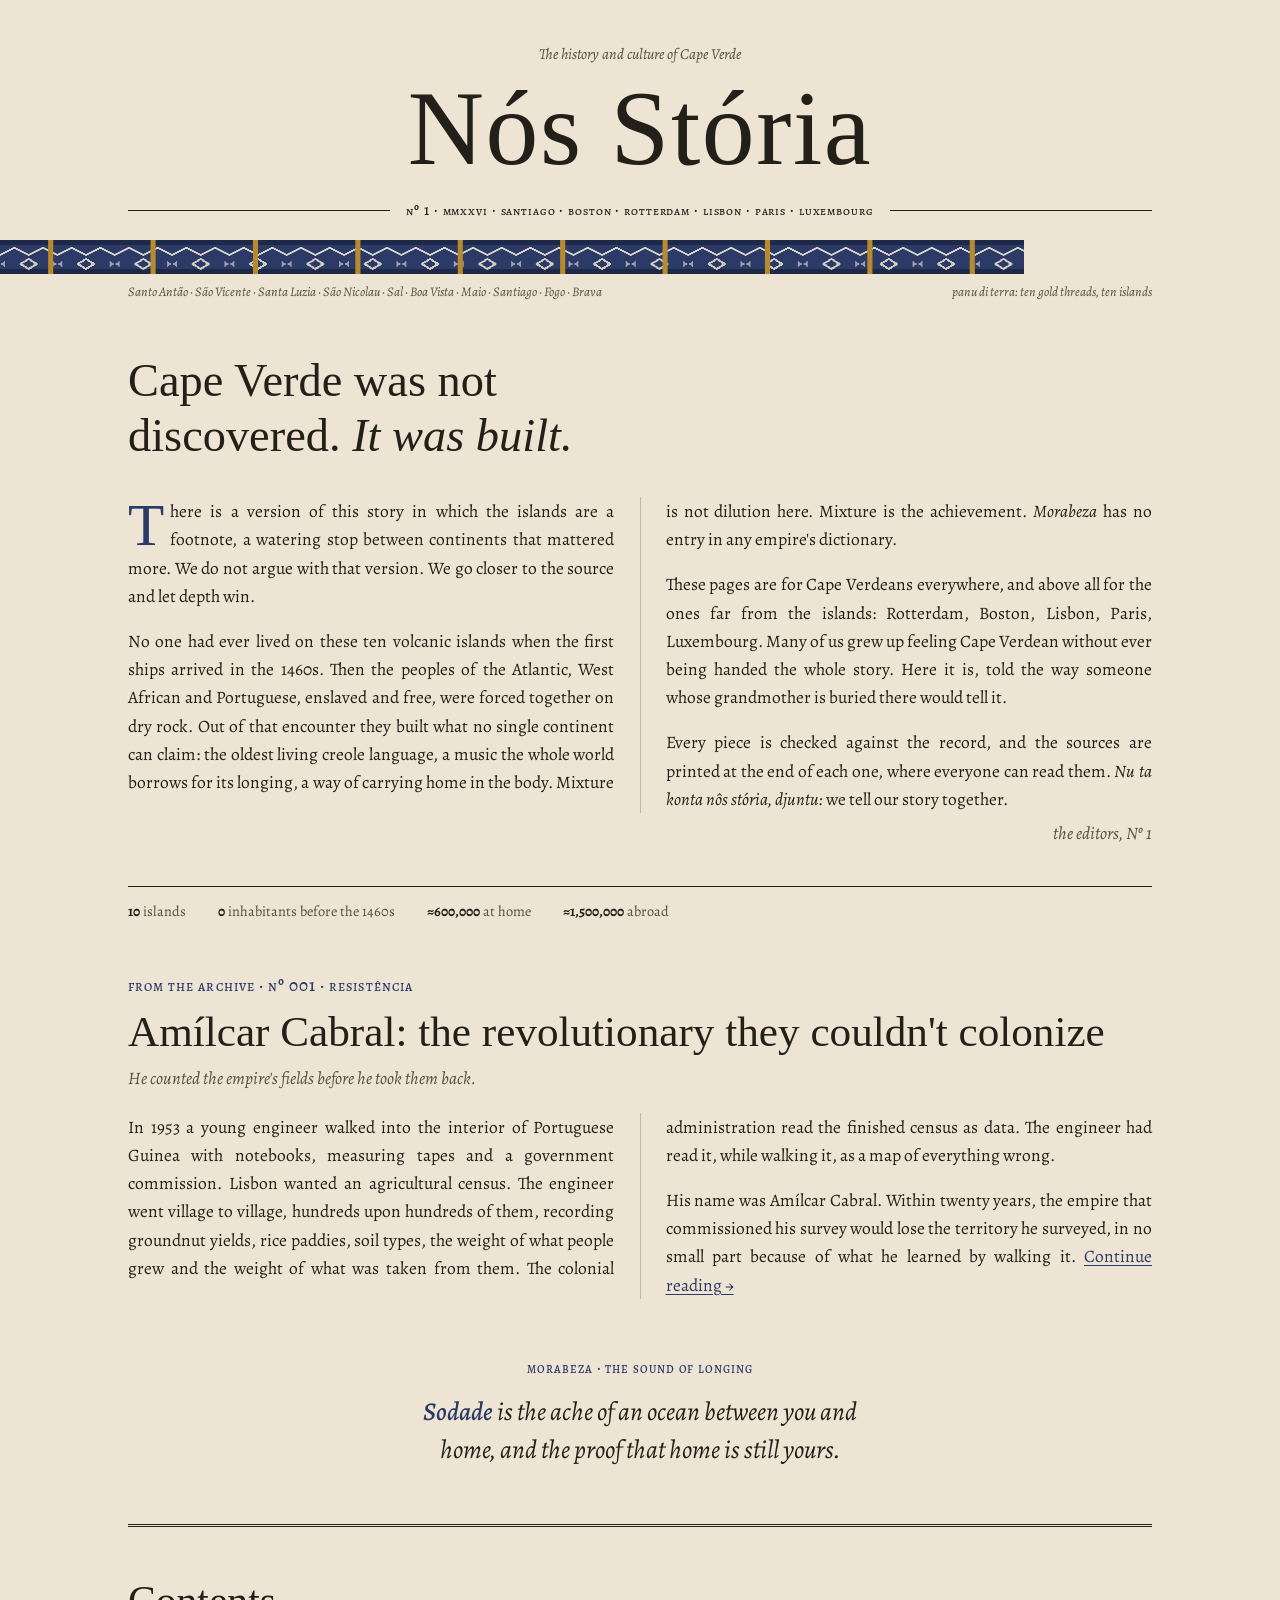
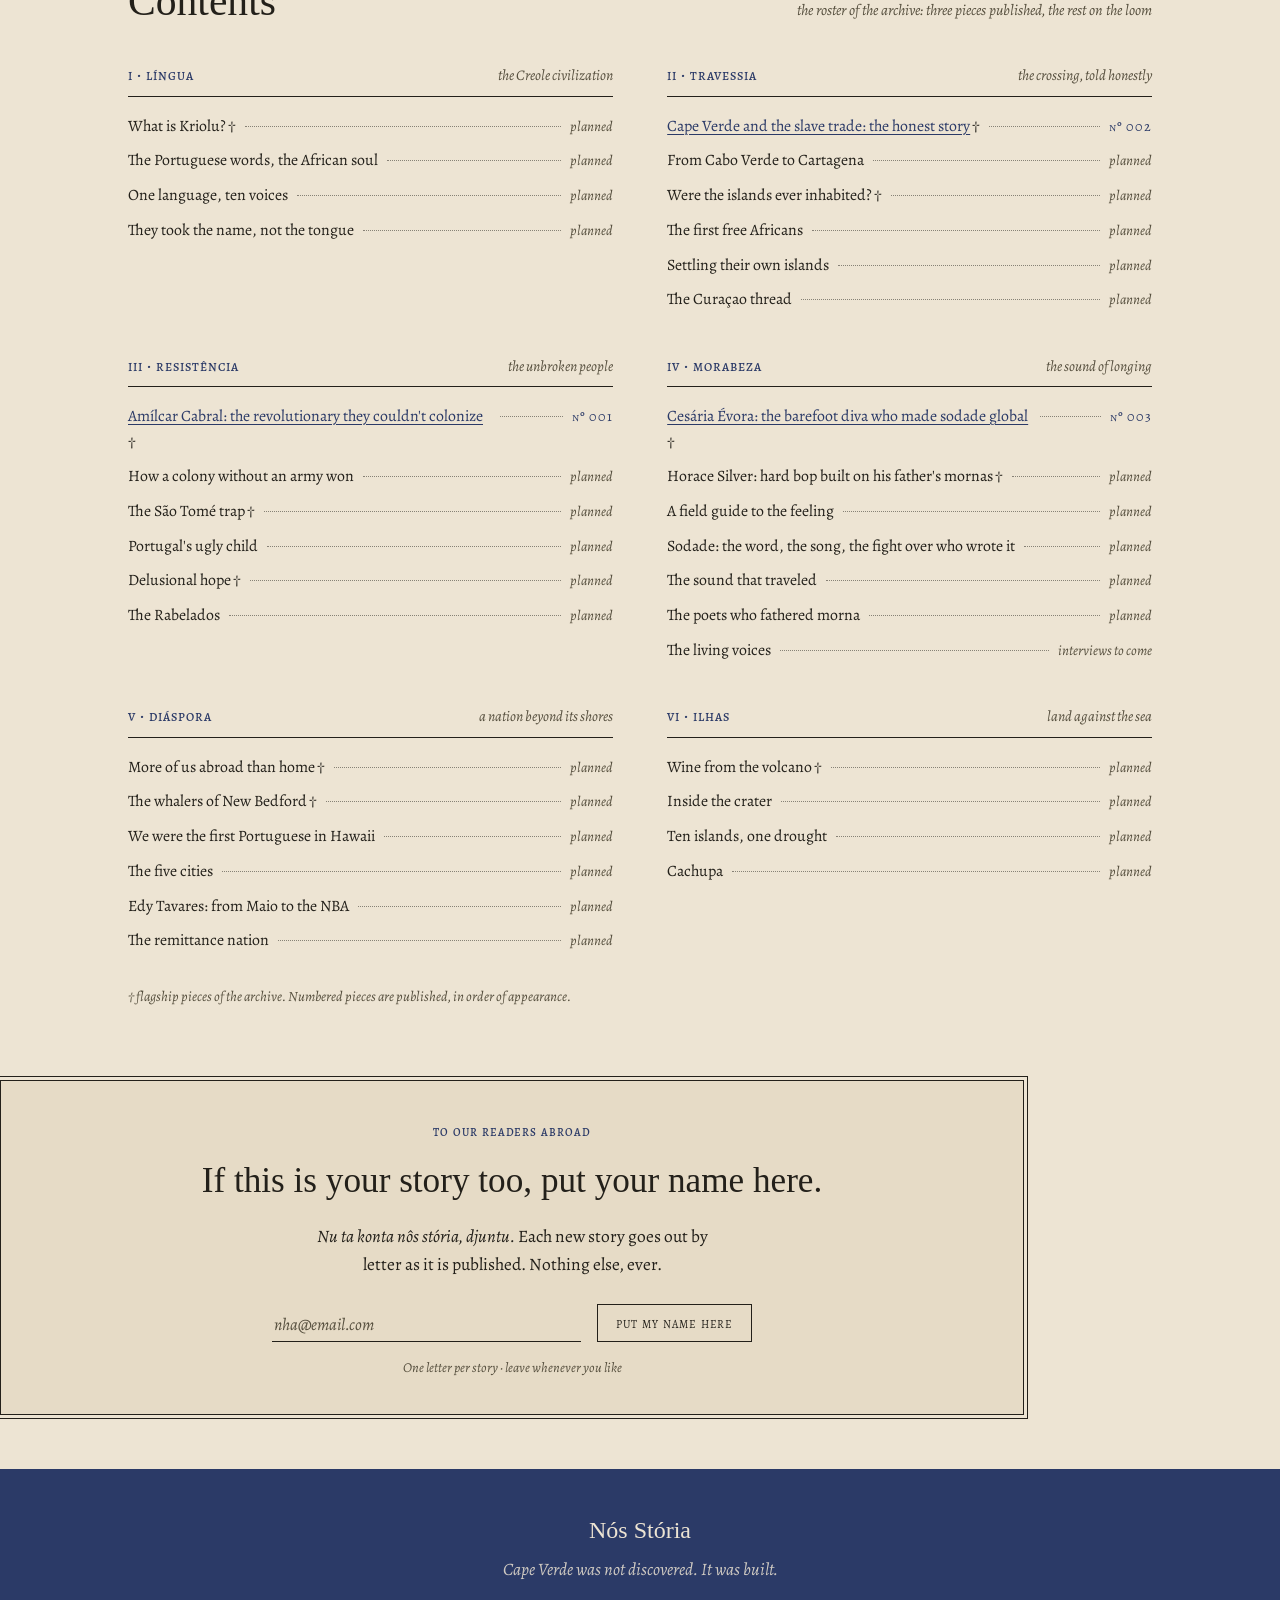
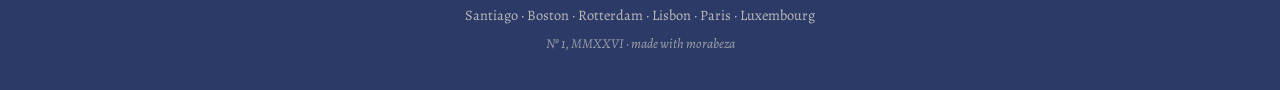
==== index.html @ 1b2297ae "Initial commit: Nós Stória static site The history and culture of Cape Verde — masthead, editor's le" ====
<!DOCTYPE html>
<html lang="en">
<head>
<meta charset="UTF-8">
<meta name="viewport" content="width=device-width, initial-scale=1.0">
<title>Nós Stória · The history and culture of Cape Verde</title>
<meta name="description" content="Cape Verde was not discovered. It was built. The history and culture of Cape Verde: the Kriolu language, the slave trade told honestly, Amílcar Cabral, Cesária Évora and sodade, and the diaspora.">
<link rel="icon" href="data:image/svg+xml,%3Csvg xmlns='http://www.w3.org/2000/svg' viewBox='0 0 32 32'%3E%3Crect width='32' height='32' fill='%23EDE4D3'/%3E%3Crect x='6' y='13' width='20' height='6' fill='%232B3A67'/%3E%3C/svg%3E">
<link rel="preconnect" href="https://fonts.googleapis.com">
<link rel="preconnect" href="https://fonts.gstatic.com" crossorigin>
<link href="https://fonts.googleapis.com/css2?family=IM+Fell+English:ital@0;1&family=Alegreya:ital,wght@0,400;0,500;0,700;1,400;1,500&family=Alegreya+SC:wght@400;500&display=swap" rel="stylesheet">
<link rel="stylesheet" href="styles.css">
</head>
<body>

<svg width="0" height="0" style="position:absolute" aria-hidden="true">
  <defs>
    <pattern id="panu" width="56" height="34" patternUnits="userSpaceOnUse" shape-rendering="crispEdges">
      <rect width="56" height="34" fill="#2B3A67"/>
      <rect y="0" width="56" height="5" fill="#1E2947"/>
      <rect y="29" width="56" height="5" fill="#1E2947"/>
      <path d="M0 14 L14 7 L28 14 L42 7 L56 14 L56 16 L42 9 L28 16 L14 9 L0 16 Z" fill="#EDE4D3" opacity=".9"/>
      <path d="M28 19 L36 24 L28 29 L20 24 Z" fill="none" stroke="#EDE4D3" stroke-width="2" opacity=".85"/>
      <path d="M0 24 L5 21 L5 27 Z M56 24 L51 21 L51 27 Z" fill="#EDE4D3" opacity=".6"/>
    </pattern>
  </defs>
</svg>

<!-- ============ MASTHEAD ============ -->
<header class="page masthead">
  <p class="over">The history and culture of Cape Verde</p>
  <h1>Nós Stória</h1>
  <div class="dateline" aria-label="Issue and cities">
    <span class="rule-part" aria-hidden="true"></span>
    <span class="txt sc">Nº 1 · MMXXVI · Santiago · Boston · Rotterdam · Lisbon · Paris · Luxembourg</span>
    <span class="rule-part" aria-hidden="true"></span>
  </div>
</header>

<div class="page weave" aria-hidden="true">
  <svg viewBox="0 0 1000 34" preserveAspectRatio="none">
    <rect width="1000" height="34" fill="url(#panu)"/>
    <rect x="47" width="5" height="34" fill="#B78A2E"/><rect x="147" width="5" height="34" fill="#B78A2E"/><rect x="247" width="5" height="34" fill="#B78A2E"/><rect x="347" width="5" height="34" fill="#B78A2E"/><rect x="447" width="5" height="34" fill="#B78A2E"/><rect x="547" width="5" height="34" fill="#B78A2E"/><rect x="647" width="5" height="34" fill="#B78A2E"/><rect x="747" width="5" height="34" fill="#B78A2E"/><rect x="847" width="5" height="34" fill="#B78A2E"/><rect x="947" width="5" height="34" fill="#B78A2E"/>
  </svg>
</div>
<div class="page weave-caption">
  <span>Santo Antão · São Vicente · Santa Luzia · São Nicolau · Sal · Boa Vista · Maio · Santiago · Fogo · Brava</span>
  <span>panu di terra: ten gold threads, ten islands</span>
</div>

<main>

<!-- ============ EDITOR'S LETTER ============ -->
<section class="page lead">
  <h2 class="standfirst">Cape Verde was not discovered. <i>It was built.</i></h2>
  <div class="letter">
    <p>There is a version of this story in which the islands are a footnote, a watering stop between continents that mattered more. We do not argue with that version. We go closer to the source and let depth win.</p>
    <p>No one had ever lived on these ten volcanic islands when the first ships arrived in the 1460s. Then the peoples of the Atlantic, West African and Portuguese, enslaved and free, were forced together on dry rock. Out of that encounter they built what no single continent can claim: the oldest living creole language, a music the whole world borrows for its longing, a way of carrying home in the body. Mixture is not dilution here. Mixture is the achievement. <span class="kriolu">Morabeza</span> has no entry in any empire's dictionary.</p>
    <p>These pages are for Cape Verdeans everywhere, and above all for the ones far from the islands: Rotterdam, Boston, Lisbon, Paris, Luxembourg. Many of us grew up feeling Cape Verdean without ever being handed the whole story. Here it is, told the way someone whose grandmother is buried there would tell it.</p>
    <p>Every piece is checked against the record, and the sources are printed at the end of each one, where everyone can read them. <span class="kriolu">Nu ta konta nôs stória, djuntu:</span> we tell our story together.</p>
  </div>
  <p class="signoff">the editors, Nº 1</p>
  <div class="footline">
    <span><b>10</b> islands</span>
    <span><b>0</b> inhabitants before the 1460s</span>
    <span><b>≈600,000</b> at home</span>
    <span><b>≈1,500,000</b> abroad</span>
  </div>
</section>

<!-- ============ LEAD STORY ============ -->
<section class="page leadstory">
  <span class="sc kick">From the archive · Nº 001 · Resistência</span>
  <h2><a href="articles/amilcar-cabral.html">Amílcar Cabral: the revolutionary they couldn't colonize</a></h2>
  <p class="dek">He counted the empire's fields before he took them back.</p>
  <div class="excerpt">
    <p>In 1953 a young engineer walked into the interior of Portuguese Guinea with notebooks, measuring tapes and a government commission. Lisbon wanted an agricultural census. The engineer went village to village, hundreds upon hundreds of them, recording groundnut yields, rice paddies, soil types, the weight of what people grew and the weight of what was taken from them. The colonial administration read the finished census as data. The engineer had read it, while walking it, as a map of everything wrong.</p>
    <p>His name was Amílcar Cabral. Within twenty years, the empire that commissioned his survey would lose the territory he surveyed, in no small part because of what he learned by walking it. <a class="more" href="articles/amilcar-cabral.html">Continue reading&nbsp;&rarr;</a></p>
  </div>
</section>

<!-- ============ EPIGRAPH ============ -->
<section class="page epigraph">
  <span class="sc">morabeza · the sound of longing</span>
  <p><b>Sodade</b> is the ache of an ocean between you and home, and the proof that home is still yours.</p>
</section>

<hr class="page rule-double">

<!-- ============ CONTENTS ============ -->
<section class="page contents">
  <div class="contents-head">
    <h2>Contents</h2>
    <p class="note">the roster of the archive: three pieces published, the rest on the loom</p>
  </div>

  <div class="toc">
    <div class="pillar">
      <h3><span class="sc">I · Língua</span><span class="sub">the Creole civilization</span></h3>
      <ol>
        <li><span class="t">What is Kriolu?&thinsp;†</span><span class="leader"></span><span class="s">planned</span></li>
        <li><span class="t">The Portuguese words, the African soul</span><span class="leader"></span><span class="s">planned</span></li>
        <li><span class="t">One language, ten voices</span><span class="leader"></span><span class="s">planned</span></li>
        <li><span class="t">They took the name, not the tongue</span><span class="leader"></span><span class="s">planned</span></li>
      </ol>
    </div>

    <div class="pillar">
      <h3><span class="sc">II · Travessia</span><span class="sub">the crossing, told honestly</span></h3>
      <ol>
        <li class="published"><span class="t"><a href="articles/cape-verde-slave-trade.html">Cape Verde and the slave trade: the honest story</a>&thinsp;†</span><span class="leader"></span><span class="s">Nº 002</span></li>
        <li><span class="t">From Cabo Verde to Cartagena</span><span class="leader"></span><span class="s">planned</span></li>
        <li><span class="t">Were the islands ever inhabited?&thinsp;†</span><span class="leader"></span><span class="s">planned</span></li>
        <li><span class="t">The first free Africans</span><span class="leader"></span><span class="s">planned</span></li>
        <li><span class="t">Settling their own islands</span><span class="leader"></span><span class="s">planned</span></li>
        <li><span class="t">The Curaçao thread</span><span class="leader"></span><span class="s">planned</span></li>
      </ol>
    </div>

    <div class="pillar">
      <h3><span class="sc">III · Resistência</span><span class="sub">the unbroken people</span></h3>
      <ol>
        <li class="published"><span class="t"><a href="articles/amilcar-cabral.html">Amílcar Cabral: the revolutionary they couldn't colonize</a>&thinsp;†</span><span class="leader"></span><span class="s">Nº 001</span></li>
        <li><span class="t">How a colony without an army won</span><span class="leader"></span><span class="s">planned</span></li>
        <li><span class="t">The São Tomé trap&thinsp;†</span><span class="leader"></span><span class="s">planned</span></li>
        <li><span class="t">Portugal's ugly child</span><span class="leader"></span><span class="s">planned</span></li>
        <li><span class="t">Delusional hope&thinsp;†</span><span class="leader"></span><span class="s">planned</span></li>
        <li><span class="t">The Rabelados</span><span class="leader"></span><span class="s">planned</span></li>
      </ol>
    </div>

    <div class="pillar">
      <h3><span class="sc">IV · Morabeza</span><span class="sub">the sound of longing</span></h3>
      <ol>
        <li class="published"><span class="t"><a href="articles/cesaria-evora.html">Cesária Évora: the barefoot diva who made sodade global</a>&thinsp;†</span><span class="leader"></span><span class="s">Nº 003</span></li>
        <li><span class="t">Horace Silver: hard bop built on his father's mornas&thinsp;†</span><span class="leader"></span><span class="s">planned</span></li>
        <li><span class="t">A field guide to the feeling</span><span class="leader"></span><span class="s">planned</span></li>
        <li><span class="t">Sodade: the word, the song, the fight over who wrote it</span><span class="leader"></span><span class="s">planned</span></li>
        <li><span class="t">The sound that traveled</span><span class="leader"></span><span class="s">planned</span></li>
        <li><span class="t">The poets who fathered morna</span><span class="leader"></span><span class="s">planned</span></li>
        <li><span class="t">The living voices</span><span class="leader"></span><span class="s">interviews to come</span></li>
      </ol>
    </div>

    <div class="pillar">
      <h3><span class="sc">V · Diáspora</span><span class="sub">a nation beyond its shores</span></h3>
      <ol>
        <li><span class="t">More of us abroad than home&thinsp;†</span><span class="leader"></span><span class="s">planned</span></li>
        <li><span class="t">The whalers of New Bedford&thinsp;†</span><span class="leader"></span><span class="s">planned</span></li>
        <li><span class="t">We were the first Portuguese in Hawaii</span><span class="leader"></span><span class="s">planned</span></li>
        <li><span class="t">The five cities</span><span class="leader"></span><span class="s">planned</span></li>
        <li><span class="t">Edy Tavares: from Maio to the NBA</span><span class="leader"></span><span class="s">planned</span></li>
        <li><span class="t">The remittance nation</span><span class="leader"></span><span class="s">planned</span></li>
      </ol>
    </div>

    <div class="pillar">
      <h3><span class="sc">VI · Ilhas</span><span class="sub">land against the sea</span></h3>
      <ol>
        <li><span class="t">Wine from the volcano&thinsp;†</span><span class="leader"></span><span class="s">planned</span></li>
        <li><span class="t">Inside the crater</span><span class="leader"></span><span class="s">planned</span></li>
        <li><span class="t">Ten islands, one drought</span><span class="leader"></span><span class="s">planned</span></li>
        <li><span class="t">Cachupa</span><span class="leader"></span><span class="s">planned</span></li>
      </ol>
    </div>
  </div>

  <p class="toc-footnote">† flagship pieces of the archive. Numbered pieces are published, in order of appearance.</p>
</section>

<!-- ============ NOTICE ============ -->
<section class="page notice">
  <div class="notice-box">
    <span class="sc">to our readers abroad</span>
    <h2>If this is your story too, put your name here.</h2>
    <p class="line"><span class="kriolu">Nu ta konta nôs stória, djuntu.</span> Each new story goes out by letter as it is published. Nothing else, ever.</p>
    <!-- TO PUBLISH: connect this form to your email list.
         Replace the script handler at the bottom of this page with your provider's
         form action, e.g. Buttondown: <form action="https://buttondown.com/api/emails/embed-subscribe/YOURLIST" method="post">
         or paste your Mailchimp/Beehiiv embed here. -->
    <form class="join-form" id="join-form" novalidate>
      <input type="email" id="email" name="email" placeholder="nha@email.com" required autocomplete="email" aria-label="Your email address">
      <button type="submit">put my name here</button>
    </form>
    <p class="join-small" id="join-small">One letter per story · leave whenever you like</p>
    <div class="join-done" id="join-done" role="status" aria-live="polite">
      <p class="kriolu">Nu ta konta nôs stória, djuntu.</p>
      <p>You're in. The next story will find you.</p>
    </div>
  </div>
</section>

</main>

<!-- ============ COLOPHON ============ -->
<footer class="colophon">
  <div class="page">
    <p class="mark">Nós Stória</p>
    <p class="mandate">Cape Verde was not discovered. It was built.</p>
    <p class="cities">Santiago · Boston · Rotterdam · Lisbon · Paris · Luxembourg</p>
    <p class="fine">Nº 1, MMXXVI · made with morabeza</p>
  </div>
</footer>

<script>
  document.getElementById('join-form').addEventListener('submit', (ev) => {
    ev.preventDefault();
    const input = document.getElementById('email');
    if (!input.value || !input.checkValidity()) { input.focus(); return; }
    document.getElementById('join-form').style.display = 'none';
    document.getElementById('join-small').style.display = 'none';
    document.getElementById('join-done').style.display = 'block';
  });
</script>
</body>
</html>
---- styles.css ----
/* ============ NÓS STÓRIA · shared styles ============ */
:root{
  --paper:   #EDE4D3;
  --paper-2: #E6DBC6;
  --ink:     #23201A;
  --ink-2:   #57503F;
  --indigo:  #2B3A67;
  --gold:    #B78A2E;
  --rule:    #23201A;

  --fell: 'IM Fell English', 'Iowan Old Style', Georgia, serif;
  --serif: 'Alegreya', Georgia, 'Times New Roman', serif;
  --sc: 'Alegreya SC', 'Alegreya', Georgia, serif;
}

*,*::before,*::after{ box-sizing:border-box; margin:0; padding:0; }
html{ scroll-behavior:auto; }
body{
  background:var(--paper); color:var(--ink);
  font-family:var(--serif); font-size:1.09rem; line-height:1.62;
  -webkit-font-smoothing:antialiased; text-rendering:optimizeLegibility;
  font-feature-settings:"onum" 1, "liga" 1;
}
::selection{ background:var(--indigo); color:var(--paper); }
a{ color:var(--indigo); text-decoration:underline; text-underline-offset:3px; text-decoration-thickness:1px; }
a:hover{ text-decoration-thickness:2px; }
:focus-visible{ outline:2px solid var(--indigo); outline-offset:3px; }

.page{ width:min(64rem, 100% - 2.6rem); margin-inline:auto; }

.sc{
  font-family:var(--sc); font-weight:500; text-transform:lowercase;
  font-variant:small-caps; letter-spacing:.06em;
}

hr.rule{ border:0; border-top:1px solid var(--rule); }
hr.rule-double{ border:0; border-top:3px double var(--rule); }

/* ============ MASTHEAD ============ */
.masthead{ text-align:center; padding-top:2.6rem; }
.masthead .over{ font-size:.95rem; color:var(--ink-2); font-style:italic; }
.masthead h1{
  font-family:var(--fell); font-weight:400; letter-spacing:.015em;
  font-size:clamp(3.1rem, 11vw, 6.6rem); line-height:1; margin:.6rem 0 .9rem;
}
.masthead h1 a{ color:inherit; text-decoration:none; }
.dateline{ display:flex; align-items:center; gap:1rem; margin-top:1.1rem; }
.dateline .rule-part{ flex:1; border-top:1px solid var(--rule); }
.dateline .txt{ font-size:.92rem; white-space:nowrap; }
@media (max-width:720px){ .dateline .txt{ white-space:normal; text-align:center; } }

/* ============ THE WEAVE ============ */
.weave{ margin:1.1rem 0 0; }
.weave svg{ display:block; width:100%; height:34px; }
.weave-caption{
  display:flex; justify-content:space-between; gap:1rem; flex-wrap:wrap;
  font-size:.82rem; font-style:italic; color:var(--ink-2); padding-top:.45rem;
}

/* ============ LEAD / EDITOR'S LETTER ============ */
.lead{ padding:3.2rem 0 0; }
.standfirst{
  font-family:var(--fell); font-weight:400;
  font-size:clamp(1.7rem, 4.6vw, 2.9rem); line-height:1.18; max-width:24ch;
}
.standfirst i{ font-family:var(--fell); font-style:italic; }
.letter{ margin-top:2.1rem; column-count:2; column-gap:3.2rem; column-rule:1px solid rgba(35,32,26,.22); }
@media (max-width:760px){ .letter{ column-count:1; } }
.letter p{ margin-bottom:1.05rem; text-align:justify; hyphens:auto; }
.letter p:first-child::first-letter{
  font-family:var(--fell); float:left; font-size:3.4em; line-height:.86;
  padding:.04em .1em 0 0; color:var(--indigo);
}
.kriolu{ font-style:italic; }
.signoff{ margin-top:.4rem; text-align:right; font-style:italic; color:var(--ink-2); }

.footline{
  margin-top:2.4rem; padding-top:.8rem; border-top:1px solid var(--rule);
  font-size:.9rem; color:var(--ink-2);
  display:flex; flex-wrap:wrap; gap:.4rem 2rem;
}
.footline b{ color:var(--ink); font-weight:700; }

/* ============ LEAD STORY (front page excerpt) ============ */
.leadstory{ padding:3rem 0 0; }
.leadstory .kick{ color:var(--indigo); }
.leadstory h2{ font-family:var(--fell); font-weight:400; font-size:clamp(1.8rem, 4.4vw, 2.7rem); line-height:1.15; margin:.5rem 0 .4rem; }
.leadstory h2 a{ color:inherit; text-decoration:none; }
.leadstory h2 a:hover{ color:var(--indigo); }
.leadstory .dek{ font-style:italic; color:var(--ink-2); margin-bottom:1.3rem; }
.leadstory .excerpt{ column-count:2; column-gap:3.2rem; column-rule:1px solid rgba(35,32,26,.22); }
@media (max-width:760px){ .leadstory .excerpt{ column-count:1; } }
.leadstory .excerpt p{ margin-bottom:1.05rem; text-align:justify; hyphens:auto; }
.leadstory .more{ margin-top:.4rem; }

/* ============ EPIGRAPH ============ */
.epigraph{ text-align:center; padding:3.4rem 0; }
.epigraph .sc{ color:var(--indigo); font-size:.95rem; }
.epigraph p{
  font-style:italic; font-size:clamp(1.25rem, 2.6vw, 1.6rem); line-height:1.5;
  max-width:36ch; margin:.7rem auto 0;
}
.epigraph p b{ font-weight:500; color:var(--indigo); }

/* ============ CONTENTS ============ */
.contents{ padding:2.6rem 0 1rem; }
.contents-head{ display:flex; align-items:baseline; justify-content:space-between; gap:1rem; flex-wrap:wrap; margin-bottom:.4rem; }
.contents-head h2{ font-family:var(--fell); font-weight:400; font-size:clamp(1.9rem, 4vw, 2.6rem); }
.contents-head .note{ font-style:italic; color:var(--ink-2); font-size:.95rem; }
.toc{ margin-top:1.6rem; display:grid; grid-template-columns:1fr 1fr; gap:2.2rem 3.4rem; }
@media (max-width:820px){ .toc{ grid-template-columns:1fr; } }
.pillar h3{
  font-weight:400; font-size:1.06rem; padding-bottom:.45rem; border-bottom:1px solid var(--rule);
  display:flex; justify-content:space-between; gap:1rem; align-items:baseline;
}
.pillar h3 .sc{ color:var(--indigo); }
.pillar h3 .sub{ font-style:italic; color:var(--ink-2); font-size:.92rem; }
.pillar ol{ list-style:none; margin-top:.7rem; }
.pillar li{ display:flex; align-items:baseline; gap:.55rem; padding:.28rem 0; font-size:.99rem; }
.pillar li .t{ max-width:75%; }
.pillar li .leader{ flex:1; border-bottom:1px dotted rgba(35,32,26,.5); transform:translateY(-4px); min-width:1.2rem; }
.pillar li .s{ font-style:italic; color:var(--ink-2); font-size:.88rem; white-space:nowrap; }
.pillar li.published .s{ font-family:var(--sc); font-style:normal; font-variant:small-caps; text-transform:lowercase; letter-spacing:.06em; color:var(--indigo); }
.toc-footnote{ margin-top:1.8rem; font-size:.88rem; font-style:italic; color:var(--ink-2); }

/* ============ NOTICE (the invitation) ============ */
.notice{ margin:3.4rem 0; }
.notice-box{
  border:1px solid var(--rule); outline:1px solid var(--rule); outline-offset:3px;
  background:var(--paper-2); padding:2.2rem clamp(1.2rem, 4vw, 3rem); text-align:center;
}
.notice-box .sc{ color:var(--indigo); font-size:.95rem; }
.notice-box h2{ font-family:var(--fell); font-weight:400; font-size:clamp(1.6rem, 3.6vw, 2.2rem); margin-top:.5rem; }
.notice-box .line{ margin:.8rem auto 0; max-width:46ch; }
.join-form{
  margin:1.6rem auto 0; max-width:30rem;
  display:flex; gap:1rem; align-items:flex-end; flex-wrap:wrap; justify-content:center;
}
.join-form input{
  flex:1 1 15rem; font-family:var(--serif); font-style:italic; font-size:1.05rem;
  background:transparent; border:0; border-bottom:1px solid var(--ink);
  padding:.35rem .1rem; color:var(--ink); border-radius:0;
}
.join-form input::placeholder{ color:var(--ink-2); }
.join-form button{
  font-family:var(--sc); font-variant:small-caps; text-transform:lowercase; letter-spacing:.06em;
  font-size:1rem; background:transparent; color:var(--ink);
  border:1px solid var(--ink); padding:.45rem 1.1rem; cursor:pointer; border-radius:0;
  transition:color .15s, border-color .15s;
}
.join-form button:hover{ color:var(--indigo); border-color:var(--indigo); }
.join-small{ margin-top:.9rem; font-size:.85rem; font-style:italic; color:var(--ink-2); }
.join-done{ display:none; margin-top:1.4rem; }
.join-done .kriolu{ font-size:1.15rem; color:var(--indigo); }
.join-done p+p{ margin-top:.3rem; }

/* ============ ARTICLE PAGES ============ */
.crumb{ text-align:center; padding-top:1.9rem; }
.crumb a{ font-family:var(--fell); font-size:1.4rem; text-decoration:none; color:var(--ink); }
.crumb a:hover{ color:var(--indigo); }
.crumb .issue{ display:block; font-family:var(--serif); font-style:italic; font-size:.85rem; color:var(--ink-2); margin-top:.15rem; }

.article{ width:min(46rem, 100% - 2.6rem); margin-inline:auto; padding-top:2.4rem; }
.article-head{ text-align:center; margin-bottom:2.3rem; }
.article-head .sc{ color:var(--indigo); font-size:.95rem; }
.article-head h1{
  font-family:var(--fell); font-weight:400;
  font-size:clamp(2rem, 6vw, 3.2rem); line-height:1.12; margin:.7rem 0 .6rem;
}
.article-head .dek{ font-style:italic; color:var(--ink-2); max-width:36rem; margin-inline:auto; }

.prose{ font-size:1.12rem; line-height:1.68; }
.prose p{ margin-bottom:1.2rem; text-align:justify; hyphens:auto; }
.prose > p:first-child::first-letter{
  font-family:var(--fell); float:left; font-size:3.6em; line-height:.85;
  padding:.04em .1em 0 0; color:var(--indigo);
}
.sep{ margin:2.4rem auto; width:6rem; border:0; border-top:1px solid var(--rule); }

mark.verify{
  background:#F0E0A8; color:var(--ink); font-style:italic; font-size:.94em;
  padding:0 .2em; border-bottom:1px dotted var(--indigo);
}

.elsewhere{ margin-top:3rem; padding-top:1.2rem; border-top:1px solid var(--rule); }
.elsewhere h2, .sources h2{
  font-family:var(--sc); font-weight:500; font-variant:small-caps; text-transform:lowercase;
  letter-spacing:.06em; font-size:1.05rem; color:var(--indigo); margin-bottom:.7rem;
}
.elsewhere ul{ list-style:none; }
.elsewhere li{ padding:.22rem 0; }
.elsewhere .coming{ font-style:italic; color:var(--ink-2); }

.sources{ margin-top:2.6rem; padding-top:1.3rem; border-top:3px double var(--rule); }
.sources ol{ padding-left:1.3rem; }
.sources li{ font-size:.95rem; color:var(--ink-2); margin:.4rem 0; }

/* ============ COLOPHON ============ */
.colophon{ background:var(--indigo); color:var(--paper); padding:2.6rem 0 2.2rem; margin-top:3.4rem; }
.colophon .page{ text-align:center; }
.colophon .mark{ font-family:var(--fell); font-size:1.5rem; }
.colophon .mark a{ color:inherit; text-decoration:none; }
.colophon .mandate{ font-style:italic; margin-top:.3rem; opacity:.85; }
.colophon .cities{ margin-top:1.3rem; font-size:.9rem; opacity:.75; }
.colophon .fine{ margin-top:.35rem; font-size:.85rem; font-style:italic; opacity:.6; }

@media (prefers-reduced-motion: reduce){
  *{ transition-duration:.01ms !important; animation:none !important; }
}
@media print{
  .colophon{ background:none; color:var(--ink); }
  .join-form, .join-small{ display:none; }
}
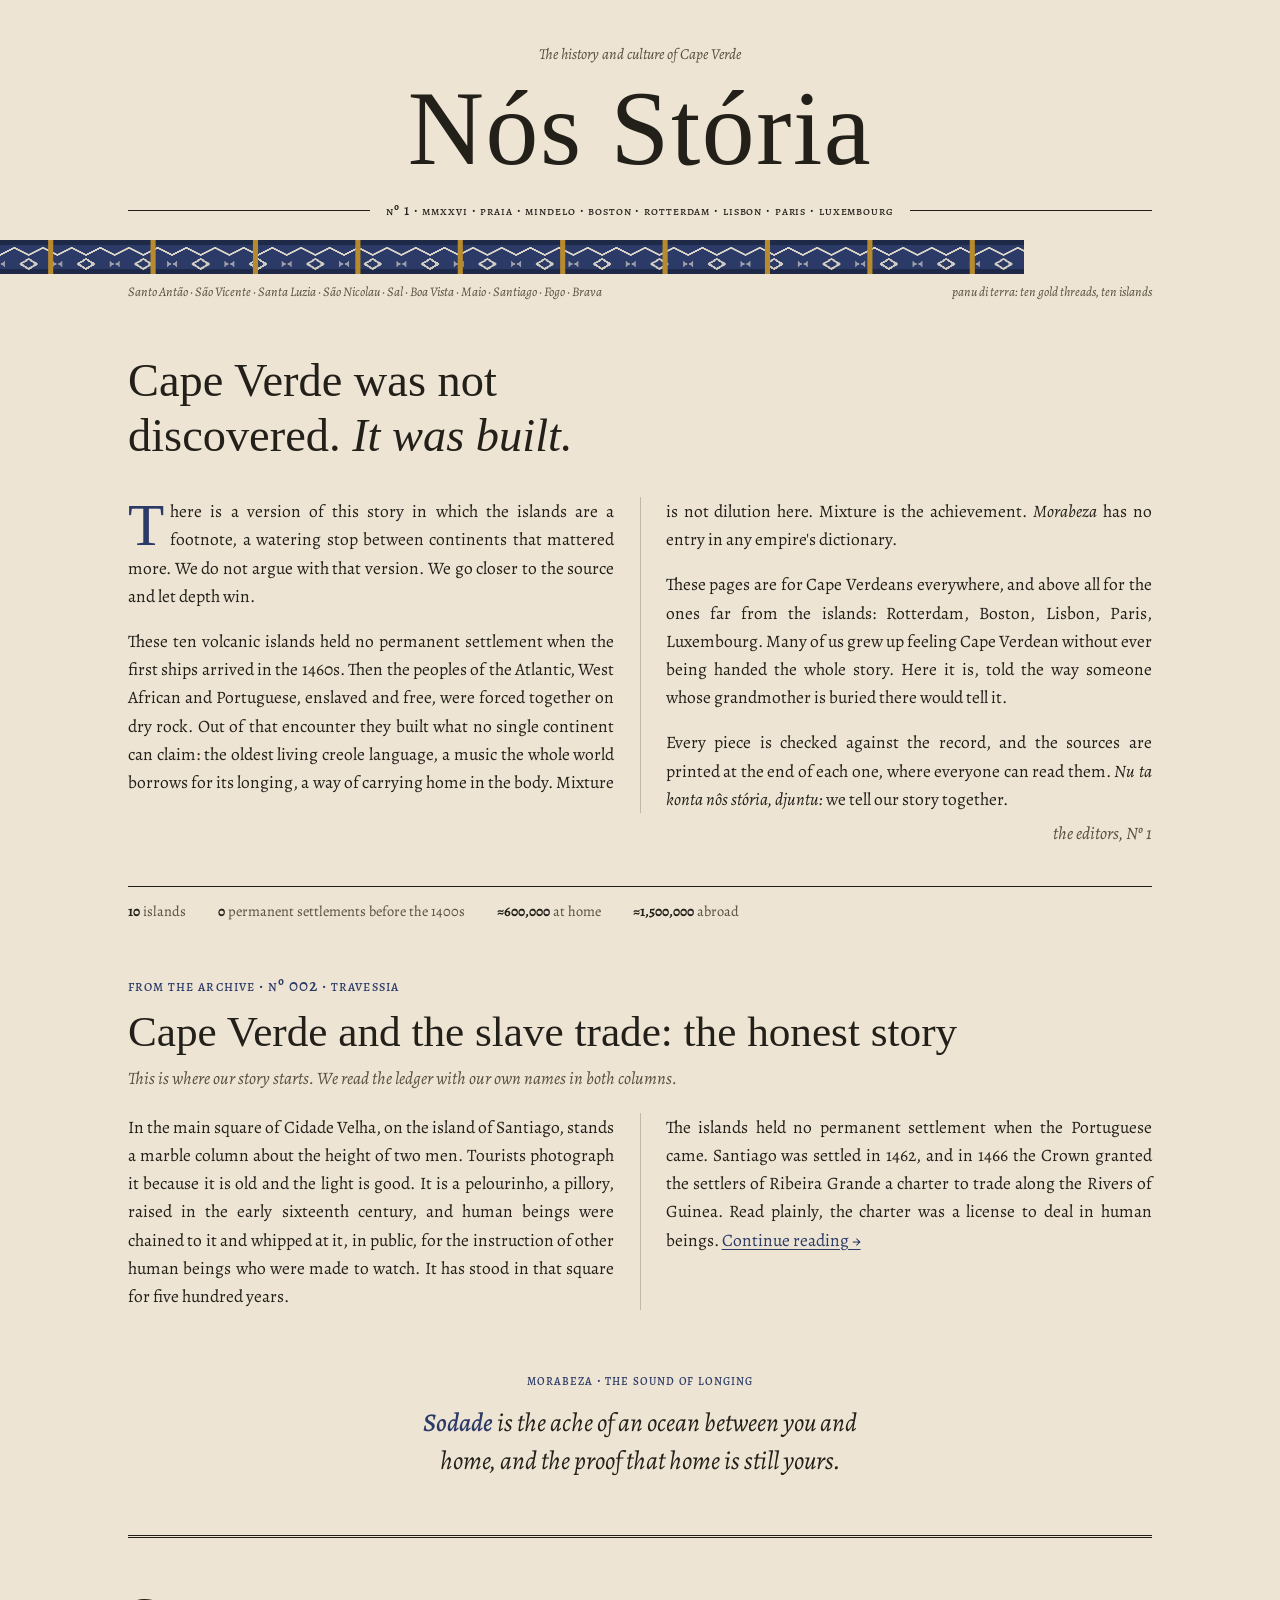
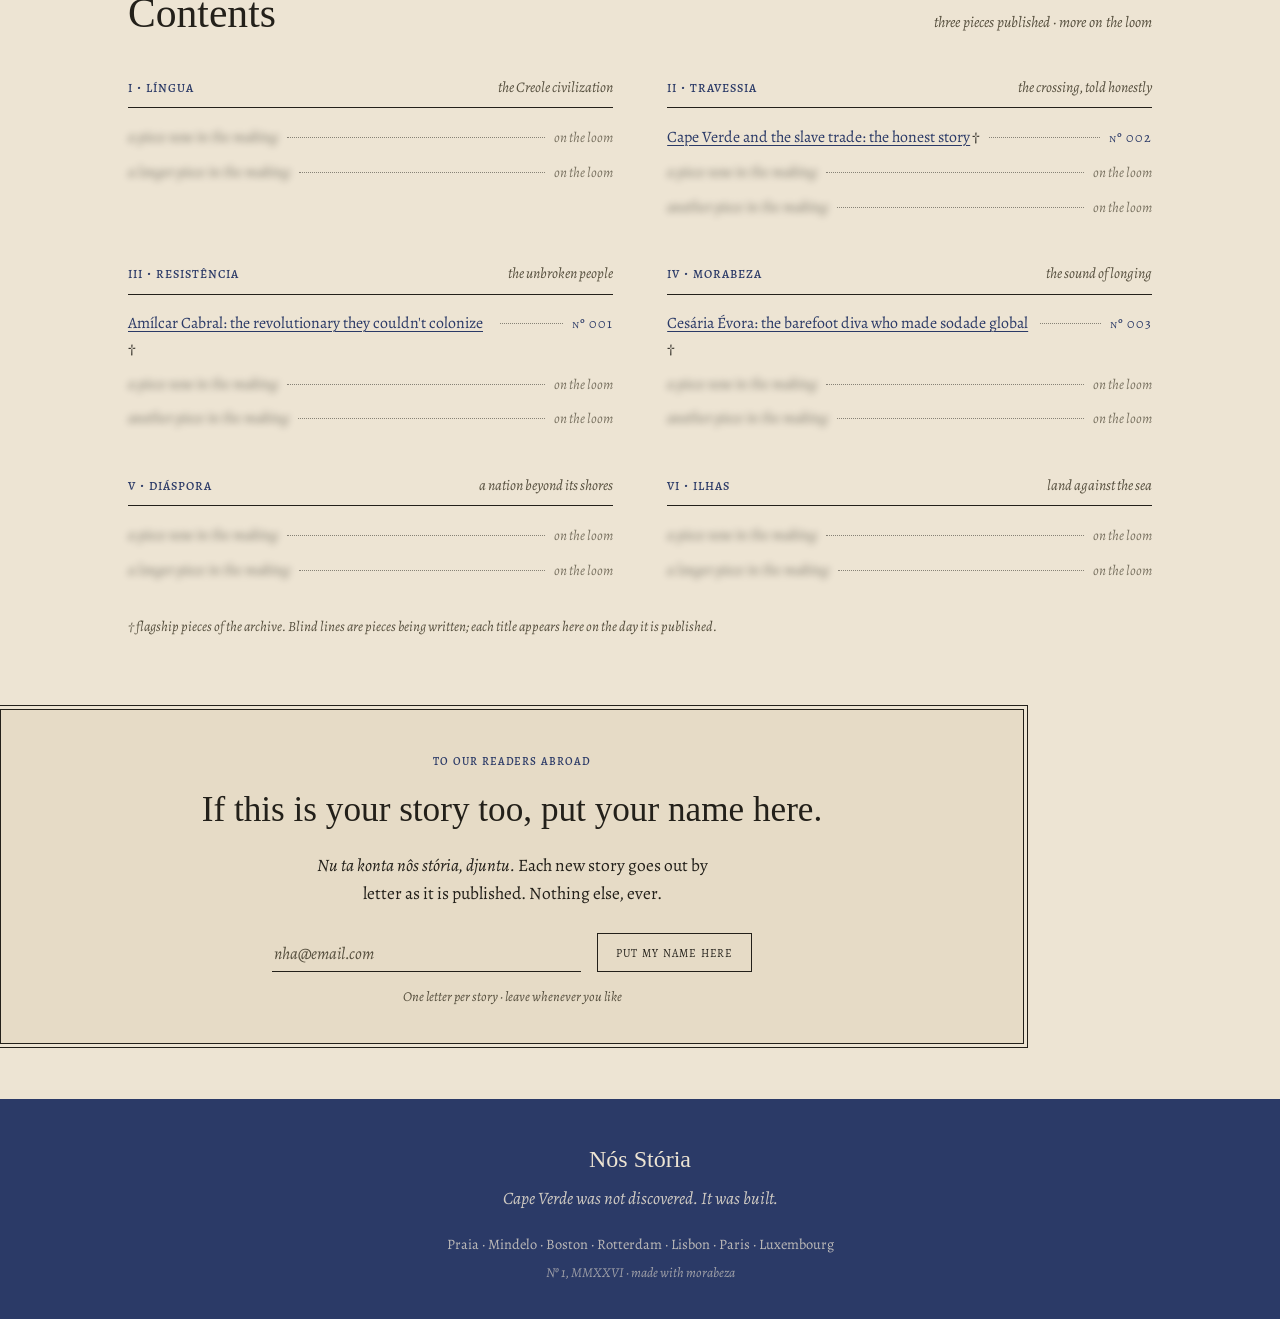
==== commit e6a48ba0: "Update site content: refreshed index, styles, and all three articles Replaces index.html, styles.css" ====
--- a/index.html
+++ b/index.html
@@ -32,7 +32,7 @@
   <h1>Nós Stória</h1>
   <div class="dateline" aria-label="Issue and cities">
     <span class="rule-part" aria-hidden="true"></span>
-    <span class="txt sc">Nº 1 · MMXXVI · Santiago · Boston · Rotterdam · Lisbon · Paris · Luxembourg</span>
+    <span class="txt sc">Nº 1 · MMXXVI · Praia · Mindelo · Boston · Rotterdam · Lisbon · Paris · Luxembourg</span>
     <span class="rule-part" aria-hidden="true"></span>
   </div>
 </header>
@@ -55,14 +55,14 @@
   <h2 class="standfirst">Cape Verde was not discovered. <i>It was built.</i></h2>
   <div class="letter">
     <p>There is a version of this story in which the islands are a footnote, a watering stop between continents that mattered more. We do not argue with that version. We go closer to the source and let depth win.</p>
-    <p>No one had ever lived on these ten volcanic islands when the first ships arrived in the 1460s. Then the peoples of the Atlantic, West African and Portuguese, enslaved and free, were forced together on dry rock. Out of that encounter they built what no single continent can claim: the oldest living creole language, a music the whole world borrows for its longing, a way of carrying home in the body. Mixture is not dilution here. Mixture is the achievement. <span class="kriolu">Morabeza</span> has no entry in any empire's dictionary.</p>
+    <p>These ten volcanic islands held no permanent settlement when the first ships arrived in the 1460s. Then the peoples of the Atlantic, West African and Portuguese, enslaved and free, were forced together on dry rock. Out of that encounter they built what no single continent can claim: the oldest living creole language, a music the whole world borrows for its longing, a way of carrying home in the body. Mixture is not dilution here. Mixture is the achievement. <span class="kriolu">Morabeza</span> has no entry in any empire's dictionary.</p>
     <p>These pages are for Cape Verdeans everywhere, and above all for the ones far from the islands: Rotterdam, Boston, Lisbon, Paris, Luxembourg. Many of us grew up feeling Cape Verdean without ever being handed the whole story. Here it is, told the way someone whose grandmother is buried there would tell it.</p>
     <p>Every piece is checked against the record, and the sources are printed at the end of each one, where everyone can read them. <span class="kriolu">Nu ta konta nôs stória, djuntu:</span> we tell our story together.</p>
   </div>
   <p class="signoff">the editors, Nº 1</p>
   <div class="footline">
     <span><b>10</b> islands</span>
-    <span><b>0</b> inhabitants before the 1460s</span>
+    <span><b>0</b> permanent settlements before the 1400s</span>
     <span><b>≈600,000</b> at home</span>
     <span><b>≈1,500,000</b> abroad</span>
   </div>
@@ -70,12 +70,12 @@
 
 <!-- ============ LEAD STORY ============ -->
 <section class="page leadstory">
-  <span class="sc kick">From the archive · Nº 001 · Resistência</span>
-  <h2><a href="articles/amilcar-cabral.html">Amílcar Cabral: the revolutionary they couldn't colonize</a></h2>
-  <p class="dek">He counted the empire's fields before he took them back.</p>
+  <span class="sc kick">From the archive · Nº 002 · Travessia</span>
+  <h2><a href="articles/cape-verde-slave-trade.html">Cape Verde and the slave trade: the honest story</a></h2>
+  <p class="dek">This is where our story starts. We read the ledger with our own names in both columns.</p>
   <div class="excerpt">
-    <p>In 1953 a young engineer walked into the interior of Portuguese Guinea with notebooks, measuring tapes and a government commission. Lisbon wanted an agricultural census. The engineer went village to village, hundreds upon hundreds of them, recording groundnut yields, rice paddies, soil types, the weight of what people grew and the weight of what was taken from them. The colonial administration read the finished census as data. The engineer had read it, while walking it, as a map of everything wrong.</p>
-    <p>His name was Amílcar Cabral. Within twenty years, the empire that commissioned his survey would lose the territory he surveyed, in no small part because of what he learned by walking it. <a class="more" href="articles/amilcar-cabral.html">Continue reading&nbsp;&rarr;</a></p>
+    <p>In the main square of Cidade Velha, on the island of Santiago, stands a marble column about the height of two men. Tourists photograph it because it is old and the light is good. It is a pelourinho, a pillory, raised in the early sixteenth century, and human beings were chained to it and whipped at it, in public, for the instruction of other human beings who were made to watch. It has stood in that square for five hundred years.</p>
+    <p>The islands held no permanent settlement when the Portuguese came. Santiago was settled in 1462, and in 1466 the Crown granted the settlers of Ribeira Grande a charter to trade along the Rivers of Guinea. Read plainly, the charter was a license to deal in human beings. <a class="more" href="articles/cape-verde-slave-trade.html">Continue reading&nbsp;&rarr;</a></p>
   </div>
 </section>
 
@@ -91,17 +91,15 @@
 <section class="page contents">
   <div class="contents-head">
     <h2>Contents</h2>
-    <p class="note">the roster of the archive: three pieces published, the rest on the loom</p>
+    <p class="note">three pieces published · more on the loom</p>
   </div>
 
   <div class="toc">
     <div class="pillar">
       <h3><span class="sc">I · Língua</span><span class="sub">the Creole civilization</span></h3>
       <ol>
-        <li><span class="t">What is Kriolu?&thinsp;†</span><span class="leader"></span><span class="s">planned</span></li>
-        <li><span class="t">The Portuguese words, the African soul</span><span class="leader"></span><span class="s">planned</span></li>
-        <li><span class="t">One language, ten voices</span><span class="leader"></span><span class="s">planned</span></li>
-        <li><span class="t">They took the name, not the tongue</span><span class="leader"></span><span class="s">planned</span></li>
+        <li class="blind" aria-hidden="true"><span class="t">a piece now in the making</span><span class="leader"></span><span class="s">on the loom</span></li>
+        <li class="blind" aria-hidden="true"><span class="t">a longer piece in the making</span><span class="leader"></span><span class="s">on the loom</span></li>
       </ol>
     </div>
 
@@ -109,11 +107,8 @@
       <h3><span class="sc">II · Travessia</span><span class="sub">the crossing, told honestly</span></h3>
       <ol>
         <li class="published"><span class="t"><a href="articles/cape-verde-slave-trade.html">Cape Verde and the slave trade: the honest story</a>&thinsp;†</span><span class="leader"></span><span class="s">Nº 002</span></li>
-        <li><span class="t">From Cabo Verde to Cartagena</span><span class="leader"></span><span class="s">planned</span></li>
-        <li><span class="t">Were the islands ever inhabited?&thinsp;†</span><span class="leader"></span><span class="s">planned</span></li>
-        <li><span class="t">The first free Africans</span><span class="leader"></span><span class="s">planned</span></li>
-        <li><span class="t">Settling their own islands</span><span class="leader"></span><span class="s">planned</span></li>
-        <li><span class="t">The Curaçao thread</span><span class="leader"></span><span class="s">planned</span></li>
+        <li class="blind" aria-hidden="true"><span class="t">a piece now in the making</span><span class="leader"></span><span class="s">on the loom</span></li>
+        <li class="blind" aria-hidden="true"><span class="t">another piece in the making</span><span class="leader"></span><span class="s">on the loom</span></li>
       </ol>
     </div>
 
@@ -121,11 +116,8 @@
       <h3><span class="sc">III · Resistência</span><span class="sub">the unbroken people</span></h3>
       <ol>
         <li class="published"><span class="t"><a href="articles/amilcar-cabral.html">Amílcar Cabral: the revolutionary they couldn't colonize</a>&thinsp;†</span><span class="leader"></span><span class="s">Nº 001</span></li>
-        <li><span class="t">How a colony without an army won</span><span class="leader"></span><span class="s">planned</span></li>
-        <li><span class="t">The São Tomé trap&thinsp;†</span><span class="leader"></span><span class="s">planned</span></li>
-        <li><span class="t">Portugal's ugly child</span><span class="leader"></span><span class="s">planned</span></li>
-        <li><span class="t">Delusional hope&thinsp;†</span><span class="leader"></span><span class="s">planned</span></li>
-        <li><span class="t">The Rabelados</span><span class="leader"></span><span class="s">planned</span></li>
+        <li class="blind" aria-hidden="true"><span class="t">a piece now in the making</span><span class="leader"></span><span class="s">on the loom</span></li>
+        <li class="blind" aria-hidden="true"><span class="t">another piece in the making</span><span class="leader"></span><span class="s">on the loom</span></li>
       </ol>
     </div>
 
@@ -133,39 +125,29 @@
       <h3><span class="sc">IV · Morabeza</span><span class="sub">the sound of longing</span></h3>
       <ol>
         <li class="published"><span class="t"><a href="articles/cesaria-evora.html">Cesária Évora: the barefoot diva who made sodade global</a>&thinsp;†</span><span class="leader"></span><span class="s">Nº 003</span></li>
-        <li><span class="t">Horace Silver: hard bop built on his father's mornas&thinsp;†</span><span class="leader"></span><span class="s">planned</span></li>
-        <li><span class="t">A field guide to the feeling</span><span class="leader"></span><span class="s">planned</span></li>
-        <li><span class="t">Sodade: the word, the song, the fight over who wrote it</span><span class="leader"></span><span class="s">planned</span></li>
-        <li><span class="t">The sound that traveled</span><span class="leader"></span><span class="s">planned</span></li>
-        <li><span class="t">The poets who fathered morna</span><span class="leader"></span><span class="s">planned</span></li>
-        <li><span class="t">The living voices</span><span class="leader"></span><span class="s">interviews to come</span></li>
+        <li class="blind" aria-hidden="true"><span class="t">a piece now in the making</span><span class="leader"></span><span class="s">on the loom</span></li>
+        <li class="blind" aria-hidden="true"><span class="t">another piece in the making</span><span class="leader"></span><span class="s">on the loom</span></li>
       </ol>
     </div>
 
     <div class="pillar">
       <h3><span class="sc">V · Diáspora</span><span class="sub">a nation beyond its shores</span></h3>
       <ol>
-        <li><span class="t">More of us abroad than home&thinsp;†</span><span class="leader"></span><span class="s">planned</span></li>
-        <li><span class="t">The whalers of New Bedford&thinsp;†</span><span class="leader"></span><span class="s">planned</span></li>
-        <li><span class="t">We were the first Portuguese in Hawaii</span><span class="leader"></span><span class="s">planned</span></li>
-        <li><span class="t">The five cities</span><span class="leader"></span><span class="s">planned</span></li>
-        <li><span class="t">Edy Tavares: from Maio to the NBA</span><span class="leader"></span><span class="s">planned</span></li>
-        <li><span class="t">The remittance nation</span><span class="leader"></span><span class="s">planned</span></li>
+        <li class="blind" aria-hidden="true"><span class="t">a piece now in the making</span><span class="leader"></span><span class="s">on the loom</span></li>
+        <li class="blind" aria-hidden="true"><span class="t">a longer piece in the making</span><span class="leader"></span><span class="s">on the loom</span></li>
       </ol>
     </div>
 
     <div class="pillar">
       <h3><span class="sc">VI · Ilhas</span><span class="sub">land against the sea</span></h3>
       <ol>
-        <li><span class="t">Wine from the volcano&thinsp;†</span><span class="leader"></span><span class="s">planned</span></li>
-        <li><span class="t">Inside the crater</span><span class="leader"></span><span class="s">planned</span></li>
-        <li><span class="t">Ten islands, one drought</span><span class="leader"></span><span class="s">planned</span></li>
-        <li><span class="t">Cachupa</span><span class="leader"></span><span class="s">planned</span></li>
+        <li class="blind" aria-hidden="true"><span class="t">a piece now in the making</span><span class="leader"></span><span class="s">on the loom</span></li>
+        <li class="blind" aria-hidden="true"><span class="t">a longer piece in the making</span><span class="leader"></span><span class="s">on the loom</span></li>
       </ol>
     </div>
   </div>
 
-  <p class="toc-footnote">† flagship pieces of the archive. Numbered pieces are published, in order of appearance.</p>
+  <p class="toc-footnote">† flagship pieces of the archive. Blind lines are pieces being written; each title appears here on the day it is published.</p>
 </section>
 
 <!-- ============ NOTICE ============ -->
@@ -197,7 +179,7 @@
   <div class="page">
     <p class="mark">Nós Stória</p>
     <p class="mandate">Cape Verde was not discovered. It was built.</p>
-    <p class="cities">Santiago · Boston · Rotterdam · Lisbon · Paris · Luxembourg</p>
+    <p class="cities">Praia · Mindelo · Boston · Rotterdam · Lisbon · Paris · Luxembourg</p>
     <p class="fine">Nº 1, MMXXVI · made with morabeza</p>
   </div>
 </footer>
--- a/styles.css
+++ b/styles.css
@@ -122,6 +122,8 @@
 .pillar li .s{ font-style:italic; color:var(--ink-2); font-size:.88rem; white-space:nowrap; }
 .pillar li.published .s{ font-family:var(--sc); font-style:normal; font-variant:small-caps; text-transform:lowercase; letter-spacing:.06em; color:var(--indigo); }
 .toc-footnote{ margin-top:1.8rem; font-size:.88rem; font-style:italic; color:var(--ink-2); }
+.pillar li.blind .t{ filter:blur(3.5px); opacity:.55; user-select:none; font-style:italic; }
+.pillar li.blind .s{ opacity:.75; }
 
 /* ============ NOTICE (the invitation) ============ */
 .notice{ margin:3.4rem 0; }
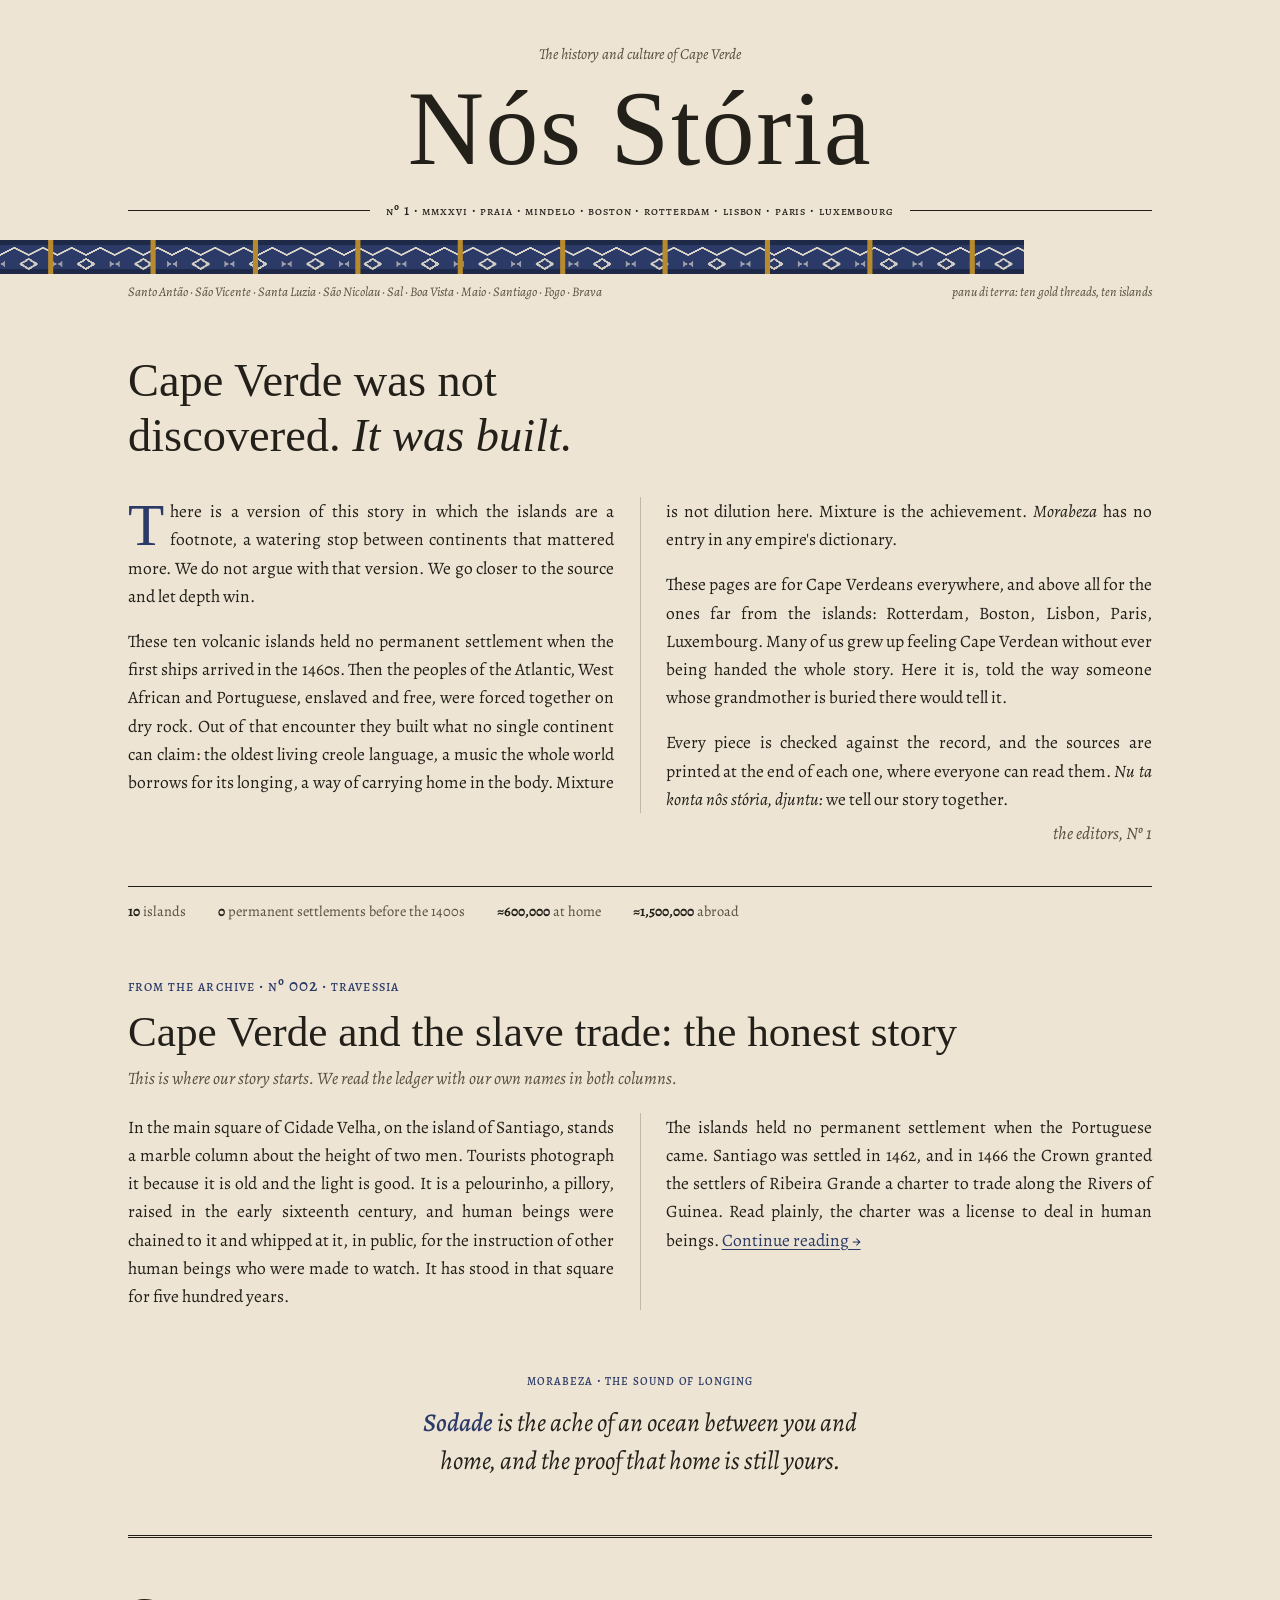
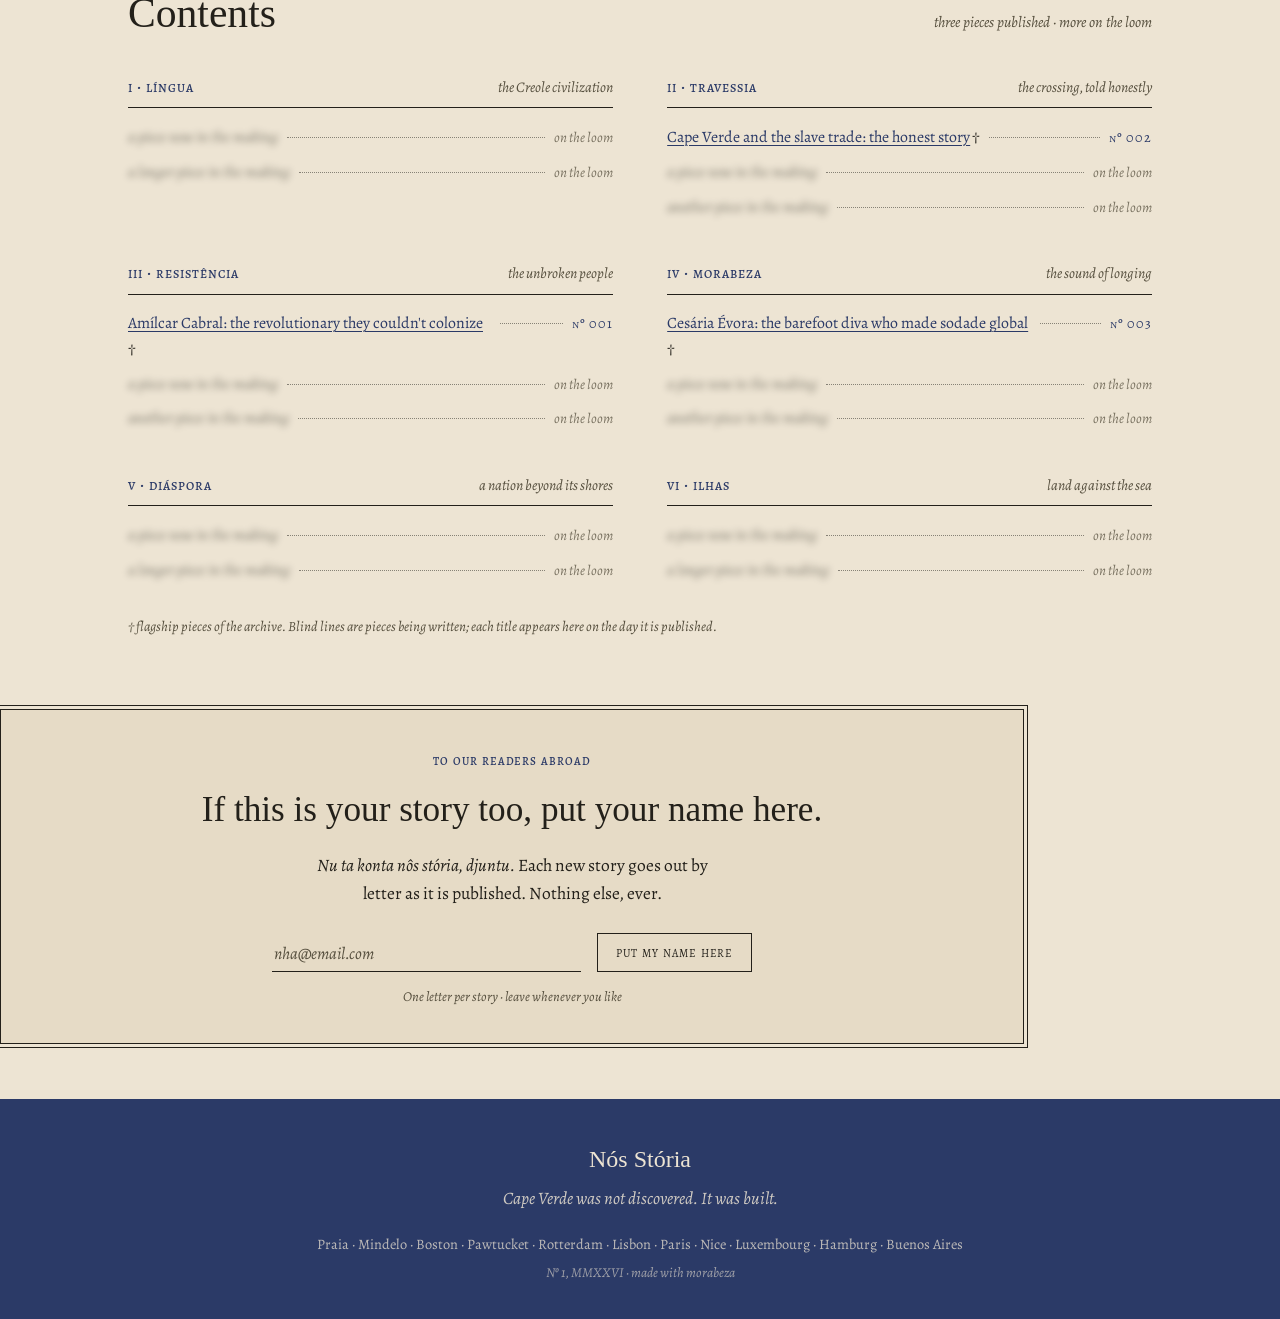
==== commit d022bf48: "Update site content from nosstoriasite_4 Refreshes index.html and the three articles/ pages.  Co-Aut" ====
--- a/index.html
+++ b/index.html
@@ -179,7 +179,7 @@
   <div class="page">
     <p class="mark">Nós Stória</p>
     <p class="mandate">Cape Verde was not discovered. It was built.</p>
-    <p class="cities">Praia · Mindelo · Boston · Rotterdam · Lisbon · Paris · Luxembourg</p>
+    <p class="cities">Praia · Mindelo · Boston · Pawtucket · Rotterdam · Lisbon · Paris · Nice · Luxembourg · Hamburg · Buenos Aires</p>
     <p class="fine">Nº 1, MMXXVI · made with morabeza</p>
   </div>
 </footer>
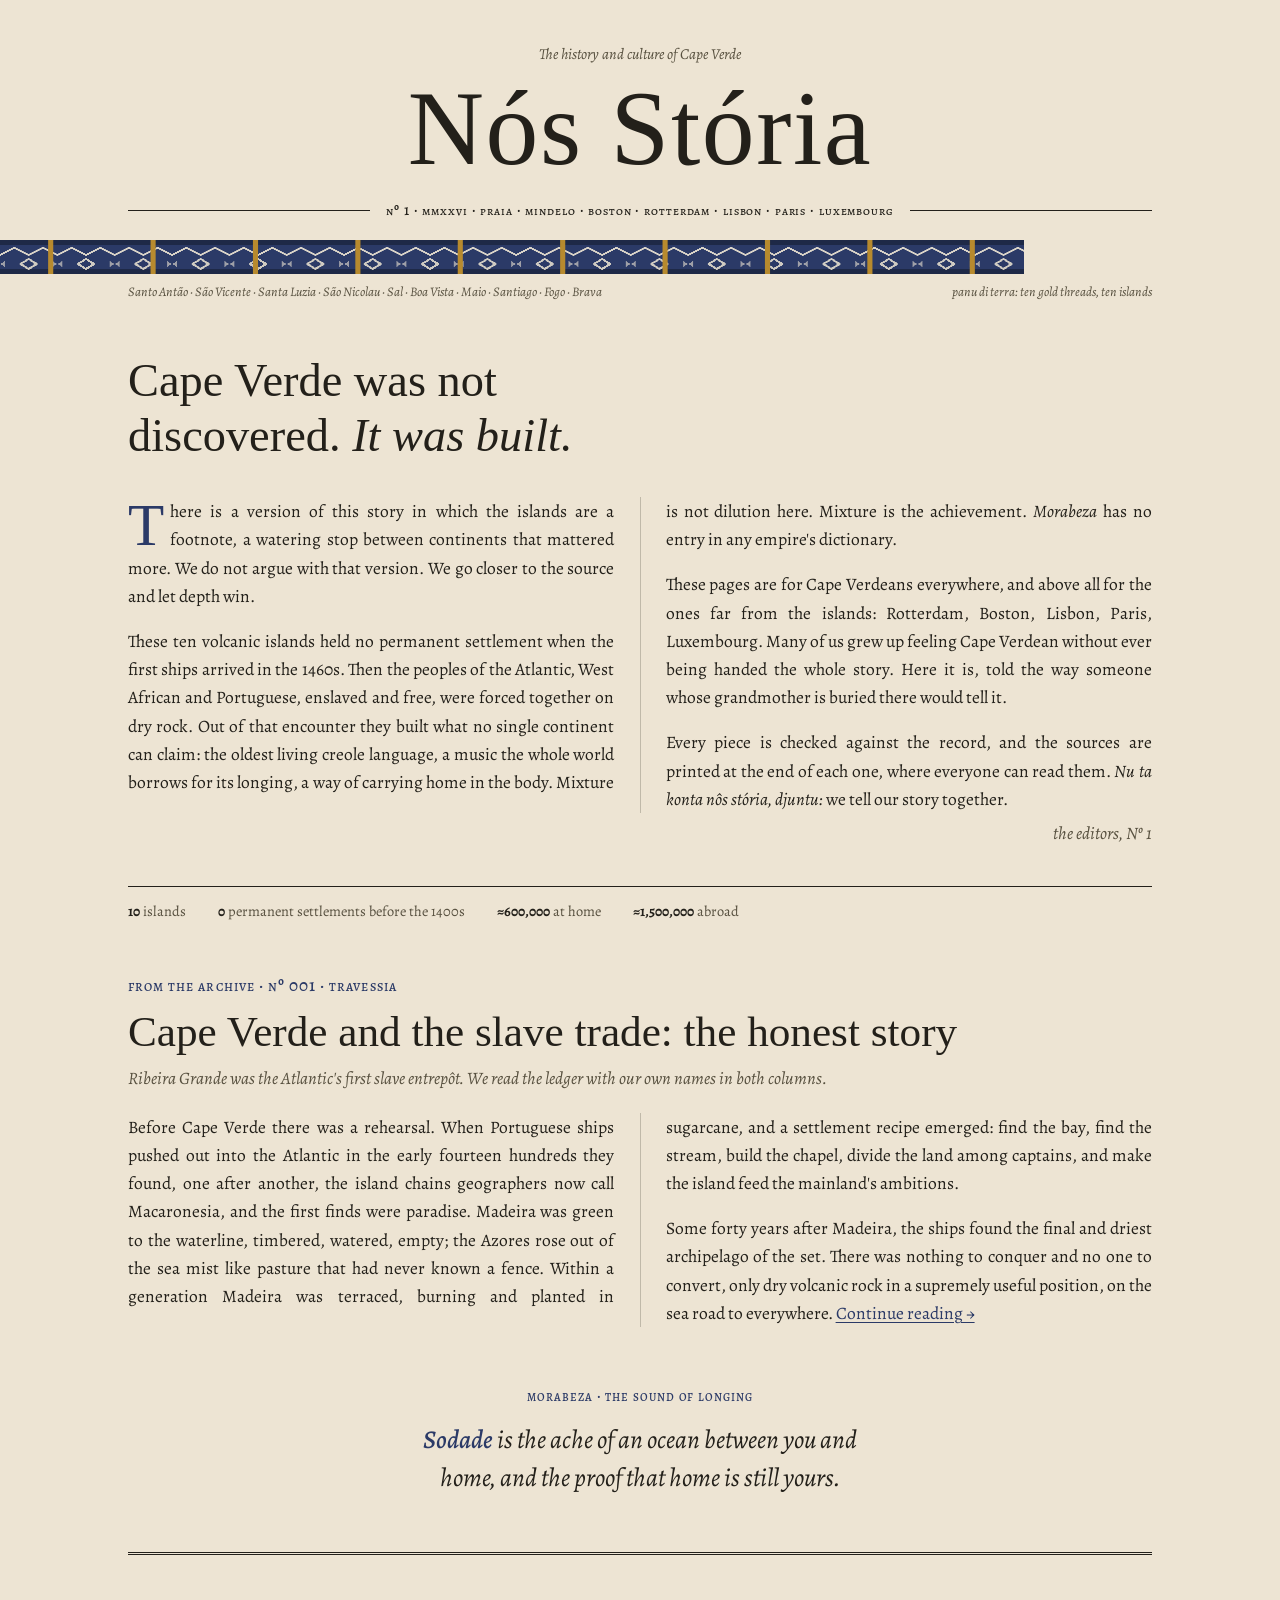
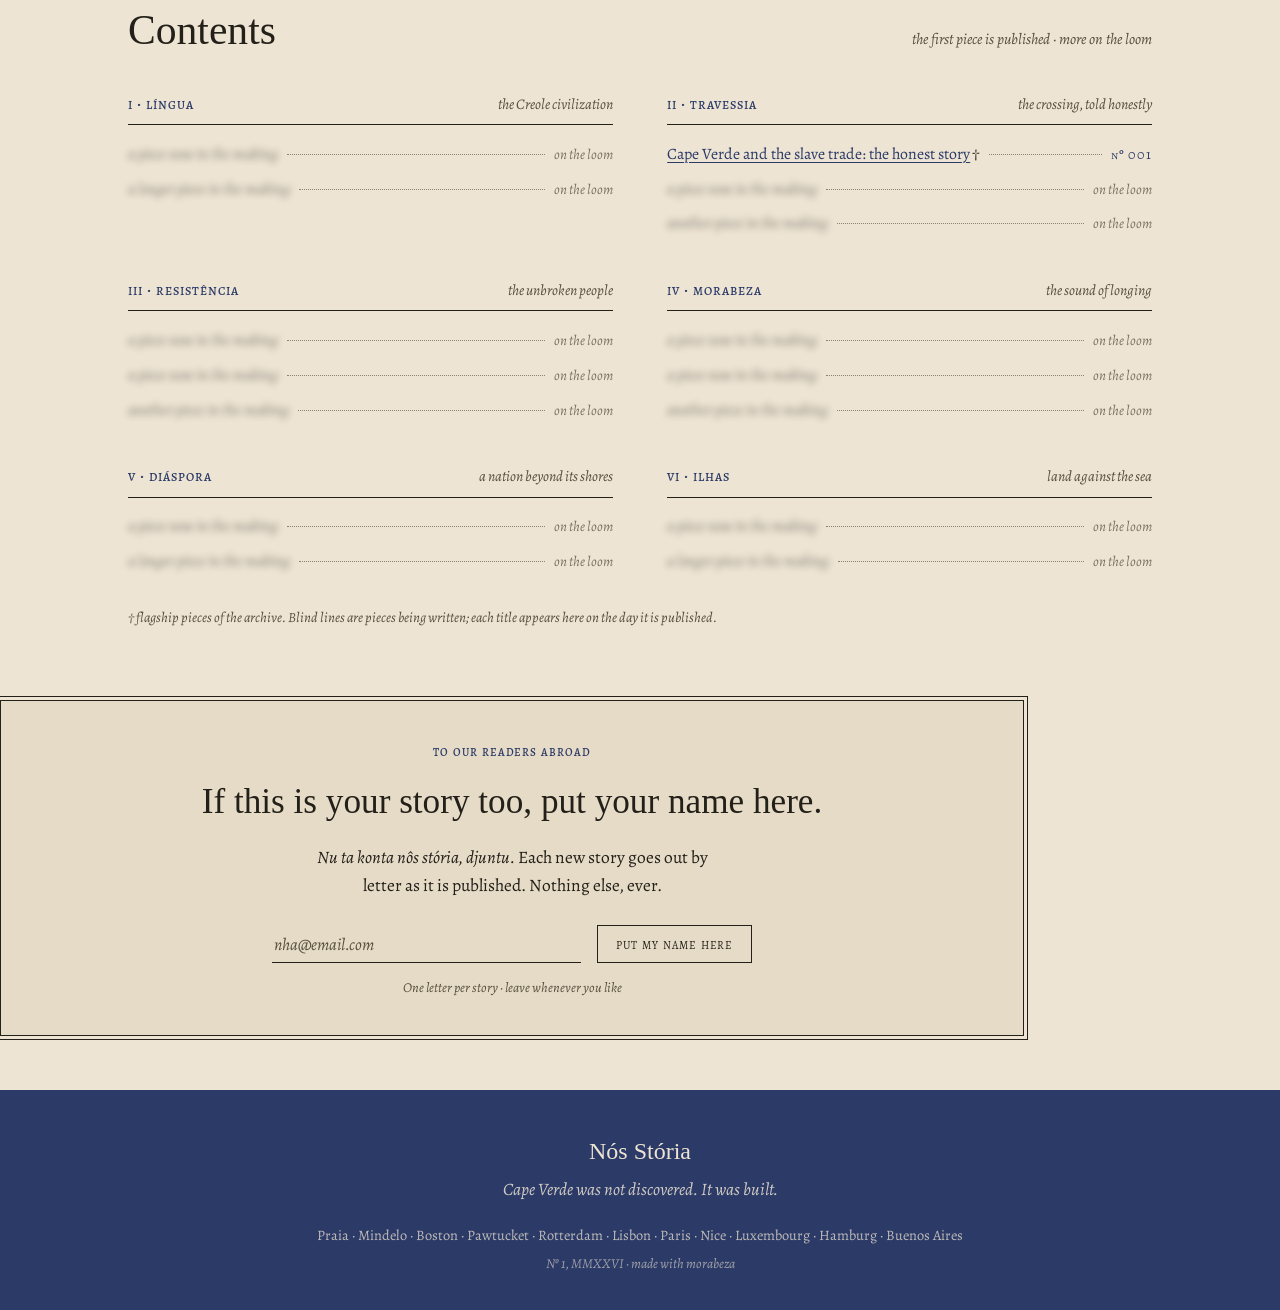
==== commit 3f4a7cb7: "Relaunch front page around a single published piece Updates index.html and the slave-trade article (" ====
--- a/index.html
+++ b/index.html
@@ -4,7 +4,7 @@
 <meta charset="UTF-8">
 <meta name="viewport" content="width=device-width, initial-scale=1.0">
 <title>Nós Stória · The history and culture of Cape Verde</title>
-<meta name="description" content="Cape Verde was not discovered. It was built. The history and culture of Cape Verde: the Kriolu language, the slave trade told honestly, Amílcar Cabral, Cesária Évora and sodade, and the diaspora.">
+<meta name="description" content="Cape Verde was not discovered. It was built. The history and culture of Cape Verde: the honest story of the slave trade, the Kriolu language, morna and sodade, and the diaspora.">
 <link rel="icon" href="data:image/svg+xml,%3Csvg xmlns='http://www.w3.org/2000/svg' viewBox='0 0 32 32'%3E%3Crect width='32' height='32' fill='%23EDE4D3'/%3E%3Crect x='6' y='13' width='20' height='6' fill='%232B3A67'/%3E%3C/svg%3E">
 <link rel="preconnect" href="https://fonts.googleapis.com">
 <link rel="preconnect" href="https://fonts.gstatic.com" crossorigin>
@@ -70,12 +70,12 @@
 
 <!-- ============ LEAD STORY ============ -->
 <section class="page leadstory">
-  <span class="sc kick">From the archive · Nº 002 · Travessia</span>
+  <span class="sc kick">From the archive · Nº 001 · Travessia</span>
   <h2><a href="articles/cape-verde-slave-trade.html">Cape Verde and the slave trade: the honest story</a></h2>
-  <p class="dek">This is where our story starts. We read the ledger with our own names in both columns.</p>
+  <p class="dek">Ribeira Grande was the Atlantic's first slave entrepôt. We read the ledger with our own names in both columns.</p>
   <div class="excerpt">
-    <p>In the main square of Cidade Velha, on the island of Santiago, stands a marble column about the height of two men. Tourists photograph it because it is old and the light is good. It is a pelourinho, a pillory, raised in the early sixteenth century, and human beings were chained to it and whipped at it, in public, for the instruction of other human beings who were made to watch. It has stood in that square for five hundred years.</p>
-    <p>The islands held no permanent settlement when the Portuguese came. Santiago was settled in 1462, and in 1466 the Crown granted the settlers of Ribeira Grande a charter to trade along the Rivers of Guinea. Read plainly, the charter was a license to deal in human beings. <a class="more" href="articles/cape-verde-slave-trade.html">Continue reading&nbsp;&rarr;</a></p>
+    <p>Before Cape Verde there was a rehearsal. When Portuguese ships pushed out into the Atlantic in the early fourteen hundreds they found, one after another, the island chains geographers now call Macaronesia, and the first finds were paradise. Madeira was green to the waterline, timbered, watered, empty; the Azores rose out of the sea mist like pasture that had never known a fence. Within a generation Madeira was terraced, burning and planted in sugarcane, and a settlement recipe emerged: find the bay, find the stream, build the chapel, divide the land among captains, and make the island feed the mainland's ambitions.</p>
+    <p>Some forty years after Madeira, the ships found the final and driest archipelago of the set. There was nothing to conquer and no one to convert, only dry volcanic rock in a supremely useful position, on the sea road to everywhere. <a class="more" href="articles/cape-verde-slave-trade.html">Continue reading&nbsp;&rarr;</a></p>
   </div>
 </section>
 
@@ -91,7 +91,7 @@
 <section class="page contents">
   <div class="contents-head">
     <h2>Contents</h2>
-    <p class="note">three pieces published · more on the loom</p>
+    <p class="note">the first piece is published · more on the loom</p>
   </div>
 
   <div class="toc">
@@ -106,7 +106,7 @@
     <div class="pillar">
       <h3><span class="sc">II · Travessia</span><span class="sub">the crossing, told honestly</span></h3>
       <ol>
-        <li class="published"><span class="t"><a href="articles/cape-verde-slave-trade.html">Cape Verde and the slave trade: the honest story</a>&thinsp;†</span><span class="leader"></span><span class="s">Nº 002</span></li>
+        <li class="published"><span class="t"><a href="articles/cape-verde-slave-trade.html">Cape Verde and the slave trade: the honest story</a>&thinsp;†</span><span class="leader"></span><span class="s">Nº 001</span></li>
         <li class="blind" aria-hidden="true"><span class="t">a piece now in the making</span><span class="leader"></span><span class="s">on the loom</span></li>
         <li class="blind" aria-hidden="true"><span class="t">another piece in the making</span><span class="leader"></span><span class="s">on the loom</span></li>
       </ol>
@@ -115,7 +115,7 @@
     <div class="pillar">
       <h3><span class="sc">III · Resistência</span><span class="sub">the unbroken people</span></h3>
       <ol>
-        <li class="published"><span class="t"><a href="articles/amilcar-cabral.html">Amílcar Cabral: the revolutionary they couldn't colonize</a>&thinsp;†</span><span class="leader"></span><span class="s">Nº 001</span></li>
+        <li class="blind" aria-hidden="true"><span class="t">a piece now in the making</span><span class="leader"></span><span class="s">on the loom</span></li>
         <li class="blind" aria-hidden="true"><span class="t">a piece now in the making</span><span class="leader"></span><span class="s">on the loom</span></li>
         <li class="blind" aria-hidden="true"><span class="t">another piece in the making</span><span class="leader"></span><span class="s">on the loom</span></li>
       </ol>
@@ -124,7 +124,7 @@
     <div class="pillar">
       <h3><span class="sc">IV · Morabeza</span><span class="sub">the sound of longing</span></h3>
       <ol>
-        <li class="published"><span class="t"><a href="articles/cesaria-evora.html">Cesária Évora: the barefoot diva who made sodade global</a>&thinsp;†</span><span class="leader"></span><span class="s">Nº 003</span></li>
+        <li class="blind" aria-hidden="true"><span class="t">a piece now in the making</span><span class="leader"></span><span class="s">on the loom</span></li>
         <li class="blind" aria-hidden="true"><span class="t">a piece now in the making</span><span class="leader"></span><span class="s">on the loom</span></li>
         <li class="blind" aria-hidden="true"><span class="t">another piece in the making</span><span class="leader"></span><span class="s">on the loom</span></li>
       </ol>
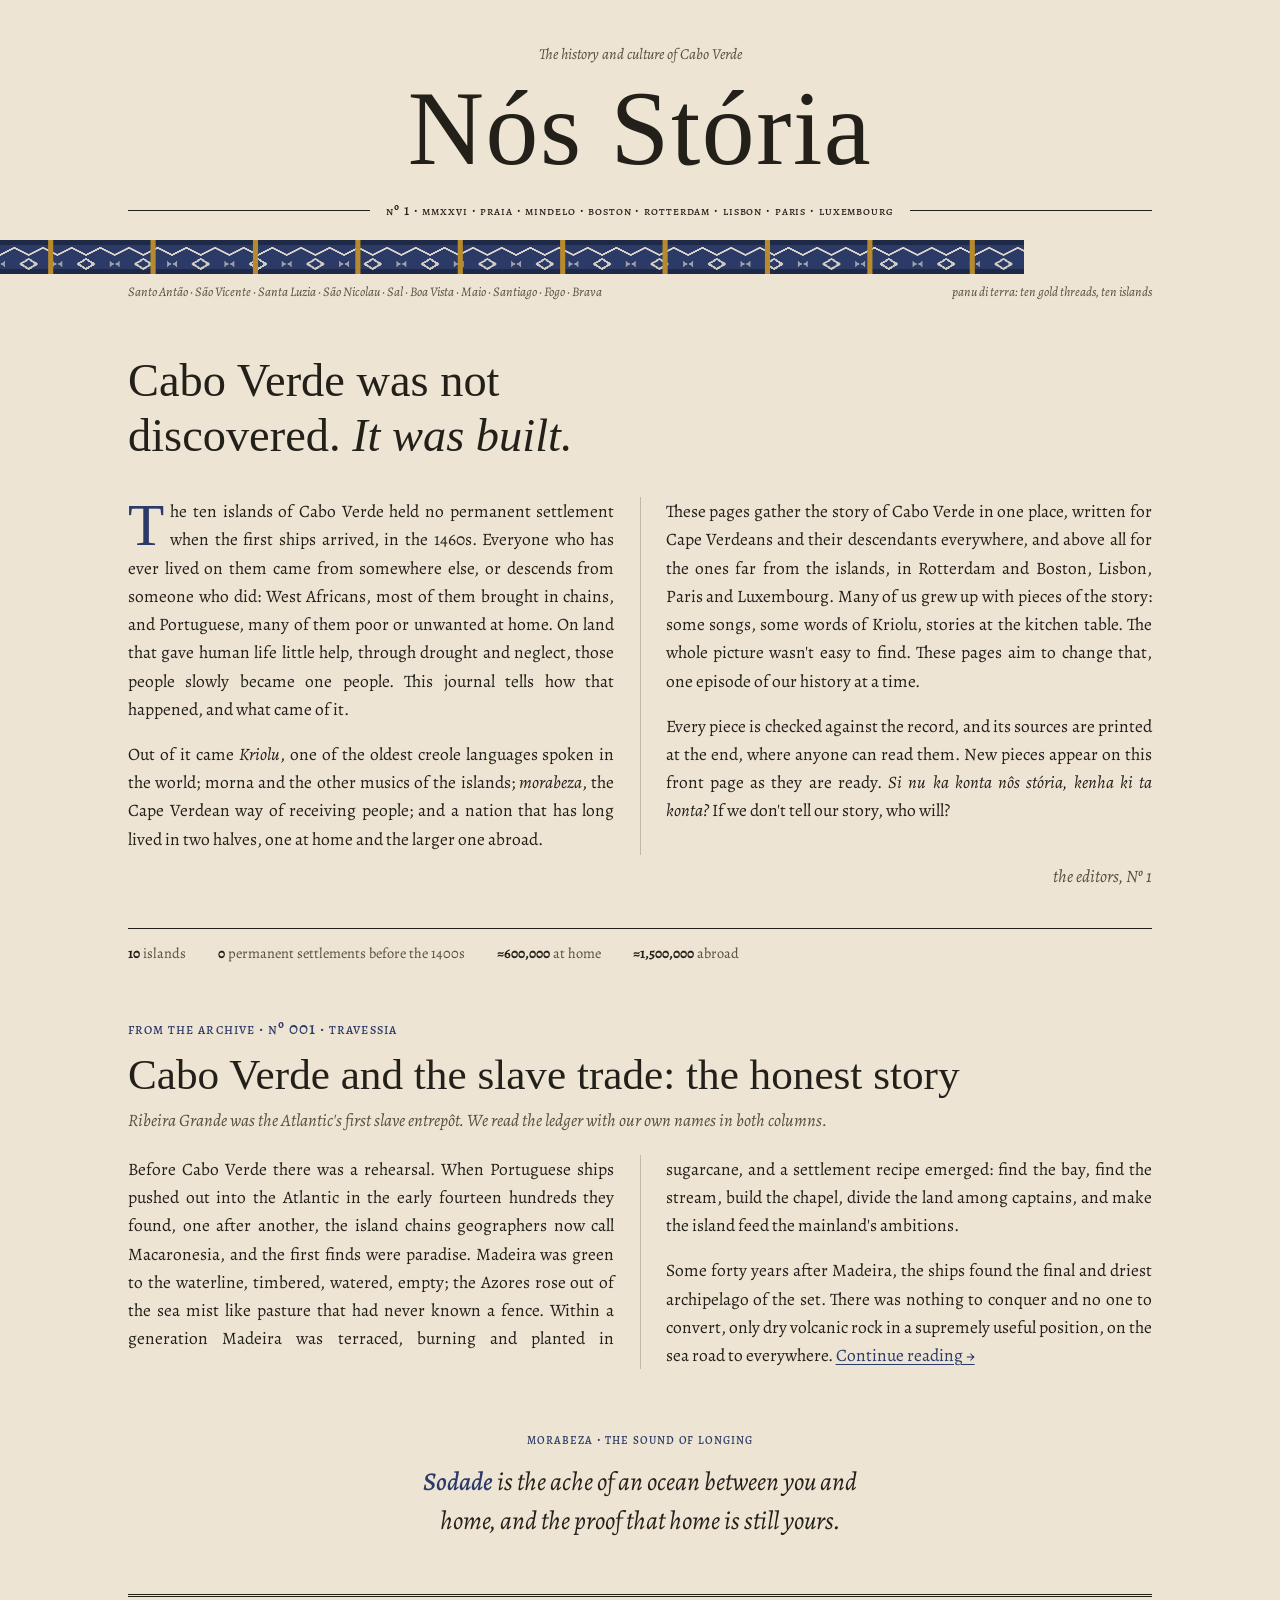
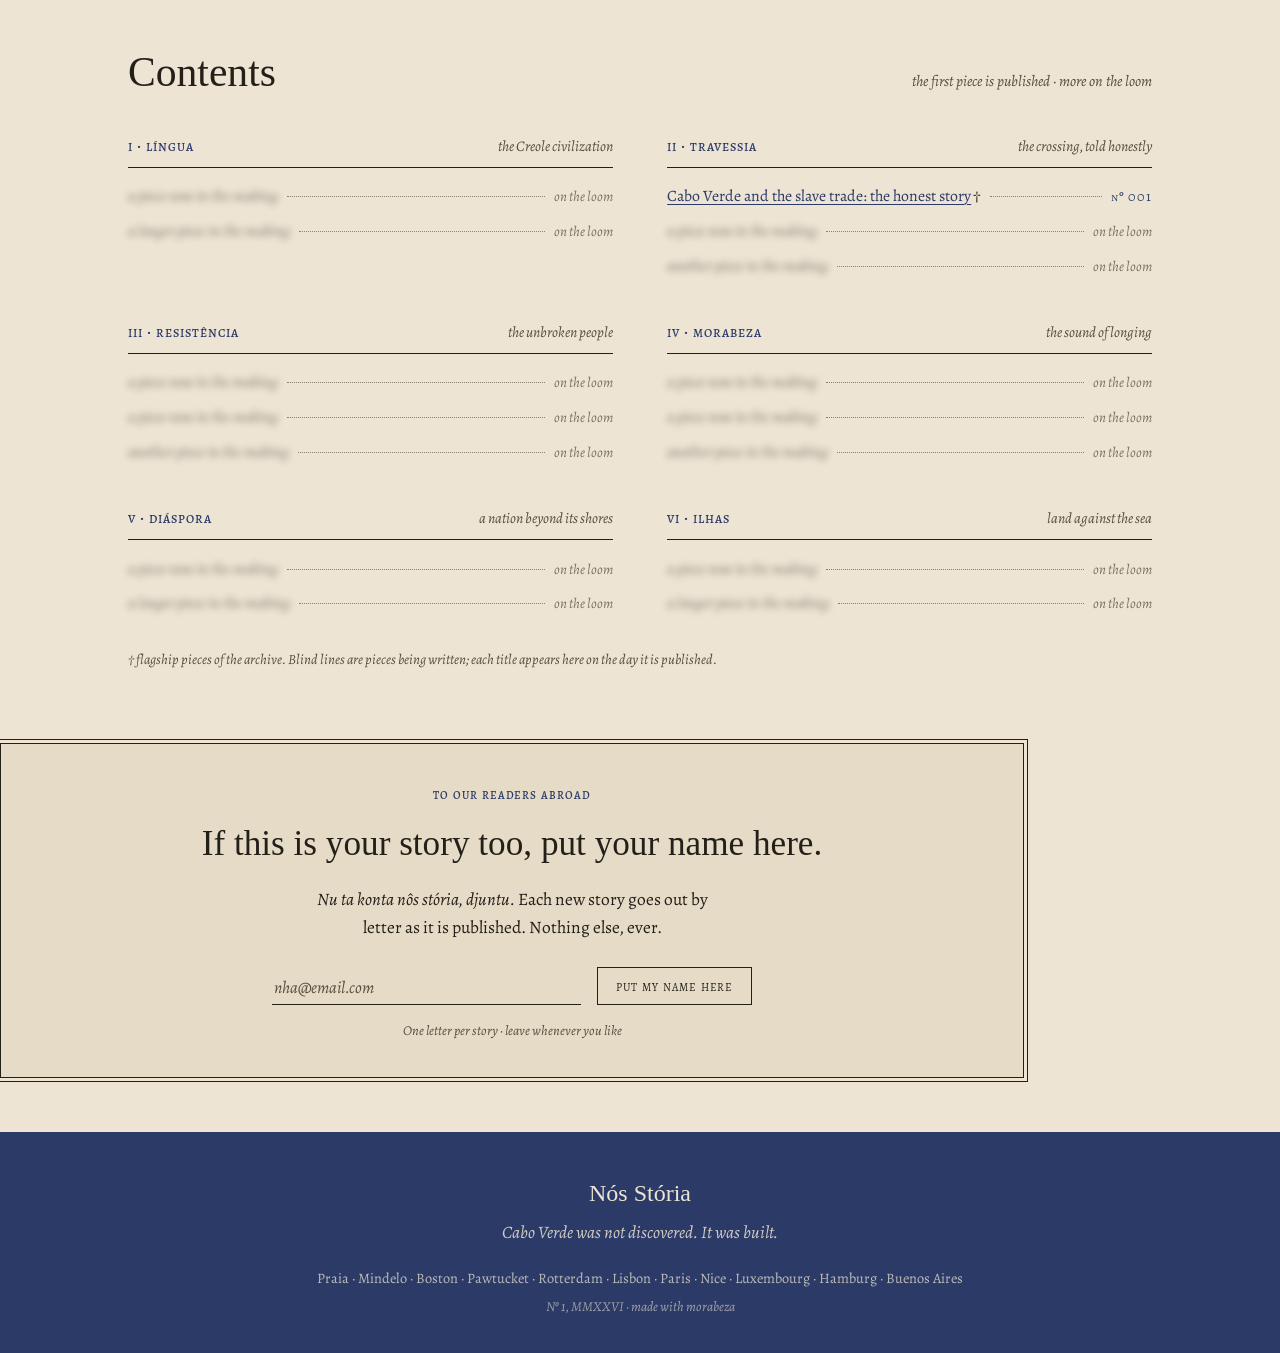
==== commit 9e16196f: "Update site content from nosstoriasite_8 Refreshes index.html and the slave-trade article; styles.cs" ====
--- a/index.html
+++ b/index.html
@@ -3,7 +3,7 @@
 <head>
 <meta charset="UTF-8">
 <meta name="viewport" content="width=device-width, initial-scale=1.0">
-<title>Nós Stória · The history and culture of Cape Verde</title>
+<title>Nós Stória · The history and culture of Cabo Verde</title>
 <meta name="description" content="Cape Verde was not discovered. It was built. The history and culture of Cape Verde: the honest story of the slave trade, the Kriolu language, morna and sodade, and the diaspora.">
 <link rel="icon" href="data:image/svg+xml,%3Csvg xmlns='http://www.w3.org/2000/svg' viewBox='0 0 32 32'%3E%3Crect width='32' height='32' fill='%23EDE4D3'/%3E%3Crect x='6' y='13' width='20' height='6' fill='%232B3A67'/%3E%3C/svg%3E">
 <link rel="preconnect" href="https://fonts.googleapis.com">
@@ -28,7 +28,7 @@
 
 <!-- ============ MASTHEAD ============ -->
 <header class="page masthead">
-  <p class="over">The history and culture of Cape Verde</p>
+  <p class="over">The history and culture of Cabo Verde</p>
   <h1>Nós Stória</h1>
   <div class="dateline" aria-label="Issue and cities">
     <span class="rule-part" aria-hidden="true"></span>
@@ -52,12 +52,12 @@
 
 <!-- ============ EDITOR'S LETTER ============ -->
 <section class="page lead">
-  <h2 class="standfirst">Cape Verde was not discovered. <i>It was built.</i></h2>
+  <h2 class="standfirst">Cabo Verde was not discovered. <i>It was built.</i></h2>
   <div class="letter">
-    <p>There is a version of this story in which the islands are a footnote, a watering stop between continents that mattered more. We do not argue with that version. We go closer to the source and let depth win.</p>
-    <p>These ten volcanic islands held no permanent settlement when the first ships arrived in the 1460s. Then the peoples of the Atlantic, West African and Portuguese, enslaved and free, were forced together on dry rock. Out of that encounter they built what no single continent can claim: the oldest living creole language, a music the whole world borrows for its longing, a way of carrying home in the body. Mixture is not dilution here. Mixture is the achievement. <span class="kriolu">Morabeza</span> has no entry in any empire's dictionary.</p>
-    <p>These pages are for Cape Verdeans everywhere, and above all for the ones far from the islands: Rotterdam, Boston, Lisbon, Paris, Luxembourg. Many of us grew up feeling Cape Verdean without ever being handed the whole story. Here it is, told the way someone whose grandmother is buried there would tell it.</p>
-    <p>Every piece is checked against the record, and the sources are printed at the end of each one, where everyone can read them. <span class="kriolu">Nu ta konta nôs stória, djuntu:</span> we tell our story together.</p>
+    <p>The ten islands of Cabo Verde held no permanent settlement when the first ships arrived, in the 1460s. Everyone who has ever lived on them came from somewhere else, or descends from someone who did: West Africans, most of them brought in chains, and Portuguese, many of them poor or unwanted at home. On land that gave human life little help, through drought and neglect, those people slowly became one people. This journal tells how that happened, and what came of it.</p>
+    <p>Out of it came <span class="kriolu">Kriolu</span>, one of the oldest creole languages spoken in the world; morna and the other musics of the islands; <span class="kriolu">morabeza</span>, the Cape Verdean way of receiving people; and a nation that has long lived in two halves, one at home and the larger one abroad.</p>
+    <p>These pages gather the story of Cabo Verde in one place, written for Cape Verdeans and their descendants everywhere, and above all for the ones far from the islands, in Rotterdam and Boston, Lisbon, Paris and Luxembourg. Many of us grew up with pieces of the story: some songs, some words of Kriolu, stories at the kitchen table. The whole picture wasn't easy to find. These pages aim to change that, one episode of our history at a time.</p>
+    <p>Every piece is checked against the record, and its sources are printed at the end, where anyone can read them. New pieces appear on this front page as they are ready. <span class="kriolu">Si nu ka konta nôs stória, kenha ki ta konta?</span> If we don't tell our story, who will?</p>
   </div>
   <p class="signoff">the editors, Nº 1</p>
   <div class="footline">
@@ -71,10 +71,10 @@
 <!-- ============ LEAD STORY ============ -->
 <section class="page leadstory">
   <span class="sc kick">From the archive · Nº 001 · Travessia</span>
-  <h2><a href="articles/cape-verde-slave-trade.html">Cape Verde and the slave trade: the honest story</a></h2>
+  <h2><a href="articles/cape-verde-slave-trade.html">Cabo Verde and the slave trade: the honest story</a></h2>
   <p class="dek">Ribeira Grande was the Atlantic's first slave entrepôt. We read the ledger with our own names in both columns.</p>
   <div class="excerpt">
-    <p>Before Cape Verde there was a rehearsal. When Portuguese ships pushed out into the Atlantic in the early fourteen hundreds they found, one after another, the island chains geographers now call Macaronesia, and the first finds were paradise. Madeira was green to the waterline, timbered, watered, empty; the Azores rose out of the sea mist like pasture that had never known a fence. Within a generation Madeira was terraced, burning and planted in sugarcane, and a settlement recipe emerged: find the bay, find the stream, build the chapel, divide the land among captains, and make the island feed the mainland's ambitions.</p>
+    <p>Before Cabo Verde there was a rehearsal. When Portuguese ships pushed out into the Atlantic in the early fourteen hundreds they found, one after another, the island chains geographers now call Macaronesia, and the first finds were paradise. Madeira was green to the waterline, timbered, watered, empty; the Azores rose out of the sea mist like pasture that had never known a fence. Within a generation Madeira was terraced, burning and planted in sugarcane, and a settlement recipe emerged: find the bay, find the stream, build the chapel, divide the land among captains, and make the island feed the mainland's ambitions.</p>
     <p>Some forty years after Madeira, the ships found the final and driest archipelago of the set. There was nothing to conquer and no one to convert, only dry volcanic rock in a supremely useful position, on the sea road to everywhere. <a class="more" href="articles/cape-verde-slave-trade.html">Continue reading&nbsp;&rarr;</a></p>
   </div>
 </section>
@@ -106,7 +106,7 @@
     <div class="pillar">
       <h3><span class="sc">II · Travessia</span><span class="sub">the crossing, told honestly</span></h3>
       <ol>
-        <li class="published"><span class="t"><a href="articles/cape-verde-slave-trade.html">Cape Verde and the slave trade: the honest story</a>&thinsp;†</span><span class="leader"></span><span class="s">Nº 001</span></li>
+        <li class="published"><span class="t"><a href="articles/cape-verde-slave-trade.html">Cabo Verde and the slave trade: the honest story</a>&thinsp;†</span><span class="leader"></span><span class="s">Nº 001</span></li>
         <li class="blind" aria-hidden="true"><span class="t">a piece now in the making</span><span class="leader"></span><span class="s">on the loom</span></li>
         <li class="blind" aria-hidden="true"><span class="t">another piece in the making</span><span class="leader"></span><span class="s">on the loom</span></li>
       </ol>
@@ -178,7 +178,7 @@
 <footer class="colophon">
   <div class="page">
     <p class="mark">Nós Stória</p>
-    <p class="mandate">Cape Verde was not discovered. It was built.</p>
+    <p class="mandate">Cabo Verde was not discovered. It was built.</p>
     <p class="cities">Praia · Mindelo · Boston · Pawtucket · Rotterdam · Lisbon · Paris · Nice · Luxembourg · Hamburg · Buenos Aires</p>
     <p class="fine">Nº 1, MMXXVI · made with morabeza</p>
   </div>
